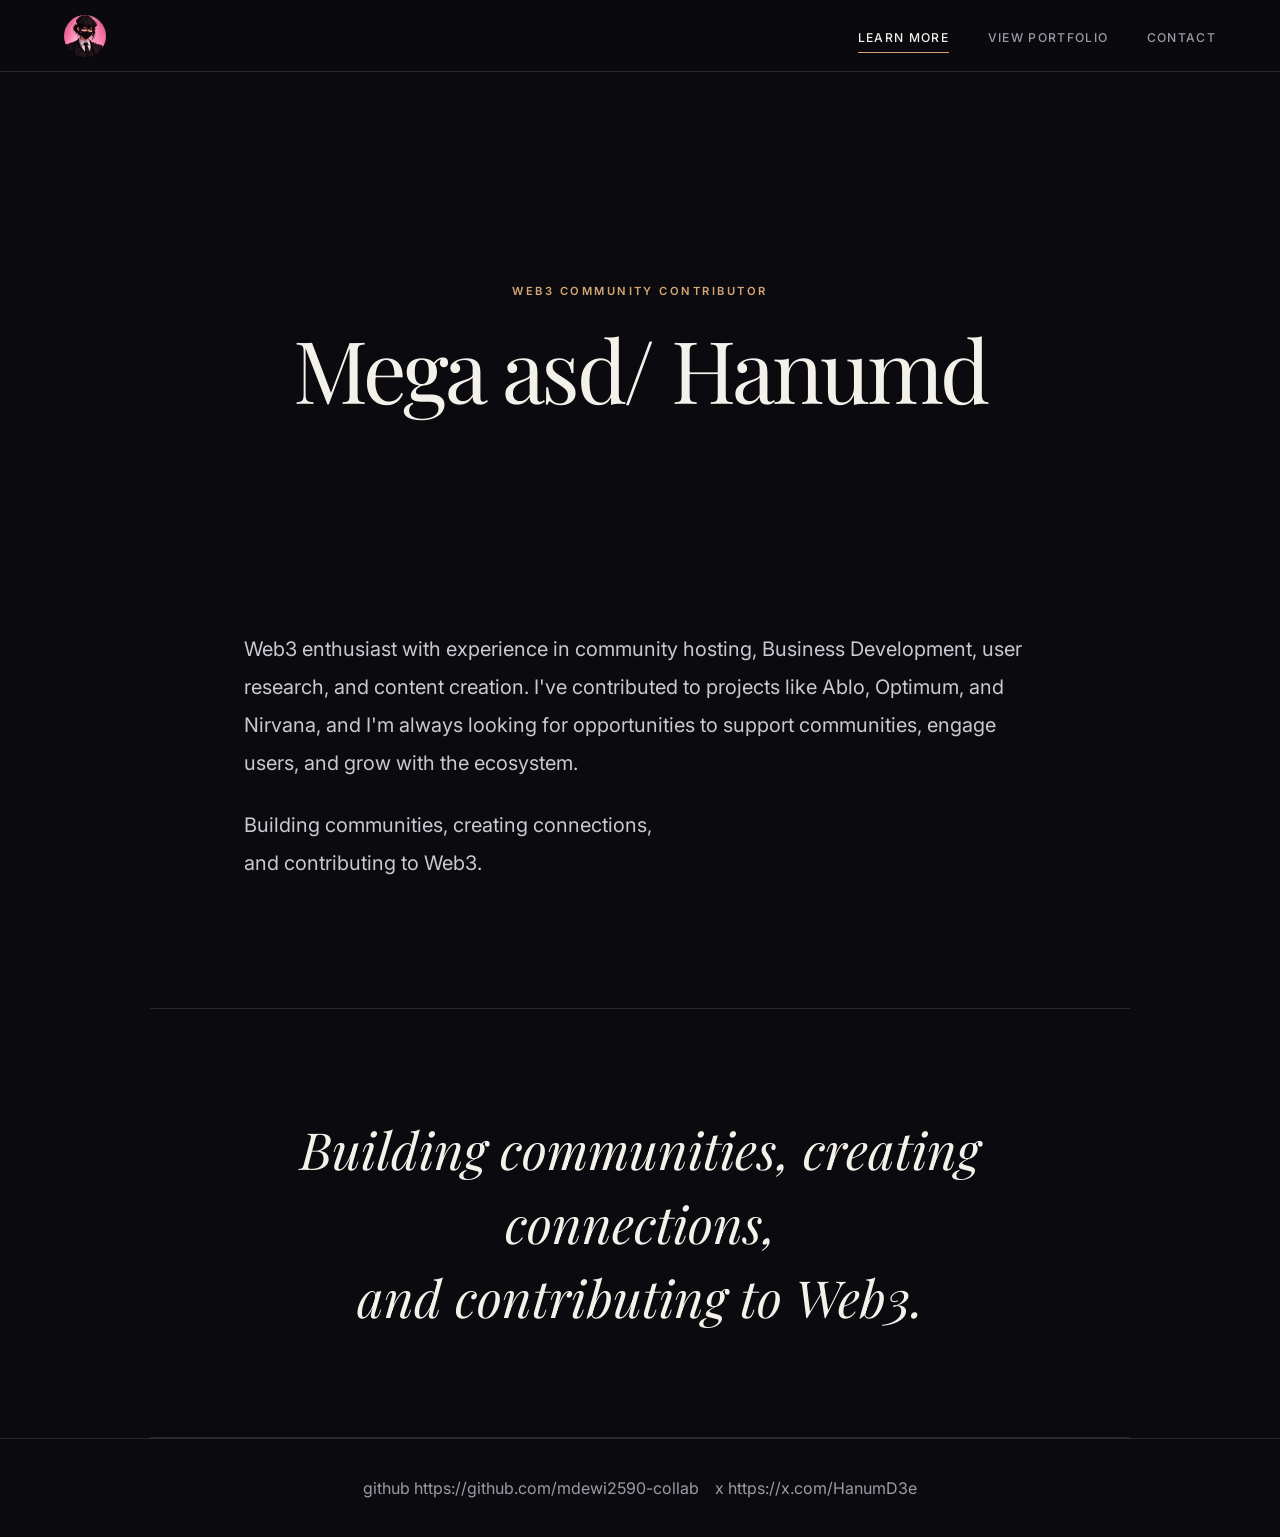
==== about.html @ ba418a7f "Initial commit: web portofolio Hanum" ====
<!DOCTYPE html>
<html lang="en">
<head>
    <meta charset="UTF-8">
    <meta name="viewport" content="width=device-width, initial-scale=1.0">
    <title>WEB3 COMMUNITY CONTRIBUTOR</title>
    <link rel="stylesheet" href="css/variables.css">
    <link rel="stylesheet" href="css/style.css">
    <link rel="stylesheet" href="css/responsive.css">
    <link href="https://fonts.googleapis.com/css2?family=Playfair+Display:ital,wght@0,400;0,500;0,600;0,700;1,400&family=Inter:wght@300;400;500;600&display=swap" rel="stylesheet">
</head>
<body>
    <nav class="nav">
        <div class="nav-container">
            <a href="index.html" class="logo"><img src="assets/images/profile.jpg" alt="Mega asd/ Hanumd" class="logo-img"></a>
            <ul class="nav-links">
                <li><a href="about.html">Learn More</a></li>
                <li><a href="projects.html">View Portfolio</a></li>
                <li><a href="contact.html">Contact</a></li>
            </ul>
        </div>
    </nav>

    <main>
        <section class="page-header">
            <div class="container">
                <p class="section-tag reveal">WEB3 COMMUNITY CONTRIBUTOR</p>
                <h1 class="page-title reveal">Mega asd/ Hanumd</h1>
            </div>
        </section>

        <section class="about-section">
            <div class="container">
                <p class="about-text reveal">Web3 enthusiast with experience in community hosting, Business Development, user research, and content creation. I've contributed to projects like Ablo, Optimum, and Nirvana, and I'm always looking for opportunities to support communities, engage users, and grow with the ecosystem.</p>
                <p class="about-text reveal">Building communities, creating connections,<br> and contributing to Web3.</p>
            </div>
        </section>

        <section class="quote-section">
            <p class="quote reveal">Building communities, creating connections,<br> and contributing to Web3.</p>
        </section>

        <footer class="footer">
            <div class="footer-content">
                <a href="https://github.com/mdewi2590-collab" class="footer-link">github https://github.com/mdewi2590-collab</a>
                <a href="https://x.com/HanumD3e" class="footer-link">x https://x.com/HanumD3e</a>
            </div>
        </footer>
    </main>

    <script src="js/main.js"></script>
    <script src="js/navbar.js"></script>
</body>
</html>
---- css/variables.css ----
:root {
    --bg: #0b0b0f;
    --surface: #131318;
    --surface-2: #181820;
    --text: #c9c9d2;
    --text-bright: #f4f1ea;
    --muted: #9b9ba6;
    --accent: #d4a574;
    --accent-soft: rgba(212, 165, 116, 0.14);
    --border: #292931;
    --nav-bg: rgba(11, 11, 15, 0.94);
    --nav-height: 72px;
    --content: 1180px;
    --gutter: clamp(1.25rem, 5vw, 4rem);
    --section-space: clamp(4rem, 8vw, 7rem);
    --transition: 240ms ease;
}
---- css/style.css ----
/* Hanum minimalist portfolio — responsive editorial system */
*,
*::before,
*::after {
    box-sizing: border-box;
}

html {
    scroll-behavior: smooth;
}

body {
    margin: 0;
    background: var(--bg);
    color: var(--text);
    font-family: "Inter", -apple-system, BlinkMacSystemFont, "Segoe UI", sans-serif;
    font-size: 1rem;
    line-height: 1.75;
    overflow-x: hidden;
    -webkit-font-smoothing: antialiased;
}

img {
    display: block;
    max-width: 100%;
}

a {
    color: inherit;
    text-decoration: none;
}

h1,
h2,
h3,
p {
    margin-top: 0;
}

h1,
h2,
h3 {
    color: var(--text-bright);
    font-family: "Playfair Display", Georgia, serif;
    font-weight: 400;
    line-height: 1.18;
}

p {
    color: var(--text);
}

::selection {
    background: var(--accent);
    color: #111;
}

/* Navigation */
.nav {
    position: fixed;
    inset: 0 0 auto;
    z-index: 1000;
    height: var(--nav-height);
    background: var(--nav-bg);
    border-bottom: 1px solid var(--border);
    backdrop-filter: blur(16px);
}

.nav-container {
    width: min(100%, 1320px);
    height: 100%;
    margin: 0 auto;
    padding: 0 var(--gutter);
    display: flex;
    align-items: center;
    gap: clamp(1rem, 3vw, 2.5rem);
    overflow: hidden;
}

.logo {
    flex: 0 0 auto;
    display: inline-flex;
    align-items: center;
}

.logo-img {
    width: 42px;
    height: 42px;
    border-radius: 50%;
    object-fit: cover;
    transition: transform var(--transition);
}

.logo:hover .logo-img {
    transform: rotate(-4deg) scale(1.04);
}

.nav-links {
    min-width: 0;
    margin: 0 0 0 auto;
    padding: 0;
    display: flex;
    align-items: center;
    gap: clamp(1.2rem, 3vw, 2.6rem);
    list-style: none;
    white-space: nowrap;
}

.nav-links a {
    position: relative;
    color: var(--muted);
    font-size: 0.76rem;
    font-weight: 500;
    letter-spacing: 0.11em;
    text-transform: uppercase;
    transition: color var(--transition);
}

.nav-links a::after {
    content: "";
    position: absolute;
    right: 0;
    bottom: -8px;
    left: 0;
    height: 1px;
    background: var(--accent);
    transform: scaleX(0);
    transform-origin: right;
    transition: transform 180ms ease;
}

.nav-links a:hover,
.nav-links a.active {
    color: var(--text-bright);
}

.nav-links a:hover::after,
.nav-links a.active::after {
    transform: scaleX(1);
    transform-origin: left;
}

main {
    padding-top: var(--nav-height);
}

/* Hero */
.hero {
    min-height: calc(100vh - var(--nav-height));
    max-width: 1320px;
    margin: 0 auto;
    padding: clamp(3rem, 7vw, 6rem) var(--gutter);
    display: grid;
    grid-template-columns: minmax(0, 1.12fr) minmax(320px, 0.88fr);
    align-items: center;
    gap: clamp(2.5rem, 6vw, 6rem);
}

.hero-content {
    max-width: 720px;
}

.hero-eyebrow {
    margin-bottom: 1.25rem;
    color: var(--accent);
    font-size: 0.72rem;
    font-weight: 600;
    letter-spacing: 0.24em;
    text-transform: uppercase;
}

.hero-title {
    margin-bottom: 1rem;
    font-size: clamp(3rem, 7vw, 6.4rem);
    letter-spacing: -0.045em;
}

.hero-profile-label {
    margin-bottom: 1.4rem;
    color: var(--muted);
    font-size: 0.78rem;
    letter-spacing: 0.16em;
    text-transform: uppercase;
}

.hero-role {
    margin-bottom: 2rem;
    color: var(--text-bright);
    font-size: 0.8rem;
    font-weight: 600;
    letter-spacing: 0.18em;
    text-transform: uppercase;
}

.hero-description {
    max-width: 620px;
    margin-bottom: 1rem;
    color: var(--text);
    font-size: clamp(1rem, 1.5vw, 1.16rem);
    line-height: 1.85;
}

.hero-description + .hero-description {
    max-width: 680px;
}

.hero-links {
    margin-top: 2rem;
    display: flex;
    flex-wrap: wrap;
    gap: 0.8rem 1.2rem;
}

.hero-links a {
    color: var(--muted);
    font-size: 0.82rem;
    letter-spacing: 0.06em;
    text-transform: uppercase;
}

.hero-links a:hover {
    color: var(--accent);
}

.hero-visual {
    width: min(100%, 440px);
    justify-self: end;
}

.hero-profile {
    width: 100%;
    aspect-ratio: 1;
    object-fit: cover;
    background: var(--surface);
}

/* Shared editorial splits */
.split-section,
.project-card {
    width: min(100%, var(--content));
    margin: 0 auto;
    padding: var(--section-space) var(--gutter);
    display: grid;
    grid-template-columns: minmax(0, 1fr) minmax(0, 1fr);
    align-items: center;
    gap: clamp(2.5rem, 6vw, 6rem);
}

.split-section + .split-section,
.project-card + .project-card {
    border-top: 1px solid var(--border);
}

.split-reverse .split-media,
.project-reverse .project-media {
    order: 2;
}

.split-media,
.project-media {
    width: 100%;
    aspect-ratio: 4 / 3;
    padding: clamp(1rem, 3vw, 2rem);
    display: grid;
    place-items: center;
    overflow: hidden;
    background: var(--surface);
    border: 1px solid var(--border);
}

.split-media img,
.project-media img {
    width: 100%;
    height: 100%;
    object-fit: contain;
}

.split-copy,
.project-info {
    min-width: 0;
}

.section-tag {
    display: block;
    margin-bottom: 1rem;
    color: var(--accent);
    font-size: 0.7rem;
    font-weight: 600;
    letter-spacing: 0.22em;
    text-transform: uppercase;
}

.split-title,
.project-info h2 {
    margin-bottom: 1.25rem;
    font-size: clamp(1.8rem, 3.4vw, 3rem);
    letter-spacing: -0.025em;
}

.split-text,
.project-description {
    margin-bottom: 0;
    color: var(--text);
    font-size: 1rem;
    line-height: 1.85;
    white-space: pre-line;
}

/* Page headers */
.page-header {
    min-height: min(62vh, 560px);
    padding: clamp(4rem, 9vw, 8rem) var(--gutter);
    display: flex;
    flex-direction: column;
    align-items: center;
    justify-content: center;
    text-align: center;
}

.page-title {
    max-width: 900px;
    margin: 0;
    font-size: clamp(2.8rem, 7vw, 5.4rem);
    letter-spacing: -0.04em;
}

/* About */
.about-section {
    width: min(100%, 920px);
    margin: 0 auto;
    padding: 0 var(--gutter) var(--section-space);
}

.about-text {
    margin-bottom: 1.5rem;
    color: var(--text);
    font-size: clamp(1.05rem, 1.8vw, 1.25rem);
    line-height: 1.9;
    white-space: pre-line;
}

/* Projects */
.projects-page {
    width: min(100%, var(--content));
    margin: 0 auto;
    padding: 0 var(--gutter) var(--section-space);
}

.project-list {
    display: block;
}

.project-card {
    width: 100%;
}

/* Quote */
.quote-section {
    width: min(100%, 980px);
    margin: 0 auto;
    padding: var(--section-space) var(--gutter);
    border-top: 1px solid var(--border);
    border-bottom: 1px solid var(--border);
    text-align: center;
}

.quote {
    margin: 0;
    color: var(--text-bright);
    font-family: "Playfair Display", Georgia, serif;
    font-size: clamp(1.8rem, 4vw, 3.2rem);
    font-style: italic;
    line-height: 1.45;
}

/* Contact */
.contact-page {
    min-height: calc(100vh - var(--nav-height));
    width: min(100%, var(--content));
    margin: 0 auto;
    padding: var(--section-space) var(--gutter);
    display: flex;
    align-items: center;
}

.contact-inner {
    width: 100%;
    display: grid;
    grid-template-columns: minmax(0, 0.75fr) minmax(0, 1.25fr);
    align-items: start;
    gap: clamp(3rem, 8vw, 8rem);
}

.contact-title {
    margin: 0;
    font-size: clamp(3rem, 7vw, 5.5rem);
    letter-spacing: -0.04em;
}

.contact-list {
    display: flex;
    flex-wrap: wrap;
    gap: 0.85rem;
    align-items: center;
}

.social-link {
    width: 54px;
    height: 54px;
    display: inline-grid;
    place-items: center;
    color: var(--muted);
    border: 1px solid var(--border);
    background: var(--surface);
    transition: color var(--transition), border-color var(--transition), background var(--transition), transform var(--transition);
}

.social-link svg {
    width: 22px;
    height: 22px;
    fill: currentColor;
}

.social-link:hover {
    color: var(--accent);
    border-color: var(--accent);
    background: var(--accent-soft);
    transform: translateY(-3px);
}

/* Footer */
.footer {
    padding: 2.2rem var(--gutter);
    border-top: 1px solid var(--border);
}

.footer-content {
    width: min(100%, var(--content));
    margin: 0 auto;
    display: flex;
    justify-content: center;
    gap: 1rem;
}

.footer-link {
    color: var(--muted);
    transition: color var(--transition);
}

.footer-link:hover {
    color: var(--accent);
}

/* Pante-style scroll reveal */
.reveal-block {
    opacity: 0;
    transform: translateY(38px);
    transition: opacity 750ms ease-out, transform 750ms ease-out;
    will-change: opacity, transform;
}

.reveal-block.visible {
    opacity: 1;
    transform: translateY(0);
}

.reveal-item {
    opacity: 0;
    transform: translateY(22px) scale(0.985);
    transition: opacity 600ms ease-out, transform 600ms ease-out;
}

.reveal-item.visible {
    opacity: 1;
    transform: translateY(0) scale(1);
}

.typewriter {
    min-height: 1em;
    white-space: pre-line;
    word-break: break-word;
}

.tw-cursor {
    display: inline-block;
    width: 2px;
    height: 1.05em;
    margin-left: 3px;
    vertical-align: -0.12em;
    background: var(--accent);
    animation: cursor-blink 800ms step-end infinite;
}

@keyframes cursor-blink {
    0%, 45% { opacity: 1; }
    50%, 100% { opacity: 0; }
}
---- css/responsive.css ----
/* Responsive rules */
@media (max-width: 1024px) {
    :root {
        --nav-height: 66px;
        --gutter: 2rem;
        --section-space: 5rem;
    }

    .nav-container {
        gap: 1.2rem;
    }

    .nav-links {
        gap: 1.4rem;
    }

    .hero {
        grid-template-columns: minmax(0, 1fr) minmax(260px, 0.8fr);
        gap: 3rem;
    }

    .split-section,
    .project-card {
        gap: 3rem;
    }

    .contact-inner {
        gap: 3rem;
    }
}

@media (max-width: 800px) {
    :root {
        --nav-height: 62px;
        --gutter: 1.25rem;
        --section-space: 4rem;
    }

    .nav-container {
        padding: 0 1.25rem;
        gap: 0.9rem;
    }

    .logo-img {
        width: 36px;
        height: 36px;
    }

    .nav-links {
        gap: 0.85rem;
    }

    .nav-links a {
        font-size: 0.68rem;
        letter-spacing: 0.07em;
    }

    .hero {
        grid-template-columns: 1fr;
        padding: 4rem var(--gutter) 5rem;
        text-align: center;
        gap: 3rem;
    }

    .hero-content {
        max-width: 700px;
        margin: 0 auto;
    }

    .hero-visual {
        width: min(100%, 360px);
        justify-self: center;
    }

    .hero-links {
        justify-content: center;
    }

    .split-section,
    .project-card {
        grid-template-columns: 1fr;
        gap: 2rem;
        padding: var(--section-space) var(--gutter);
    }

    .split-section.split-reverse .split-media,
    .project-card.project-reverse .project-media {
        order: 0;
    }

    .split-media,
    .project-media {
        width: min(100%, 520px);
        margin: 0 auto;
    }

    .split-copy,
    .project-info {
        max-width: 680px;
        margin: 0 auto;
    }

    .page-header {
        min-height: 48vh;
        padding: 4rem var(--gutter);
    }

    .about-section,
    .projects-page,
    .contact-page {
        padding-right: var(--gutter);
        padding-left: var(--gutter);
    }

    .contact-page {
        padding-top: 4rem;
        padding-bottom: 4rem;
    }

    .contact-inner {
        grid-template-columns: 1fr;
        gap: 2.5rem;
    }

    .contact-title {
        max-width: 520px;
    }

    .contact-list {
        justify-content: flex-start;
    }
}

@media (max-width: 520px) {
    :root {
        --nav-height: 58px;
        --gutter: 1rem;
        --section-space: 3.25rem;
    }

    .nav-container {
        padding: 0 1rem;
        gap: 0.65rem;
    }

    .logo-img {
        width: 32px;
        height: 32px;
    }

    .nav-links {
        gap: 0.62rem;
    }

    .nav-links a {
        font-size: 0.62rem;
    }

    .nav-links a::after {
        bottom: -6px;
    }

    .hero {
        padding-top: 3.5rem;
        padding-bottom: 4rem;
    }

    .hero-title {
        font-size: clamp(2.4rem, 13vw, 3.7rem);
    }

    .hero-role {
        font-size: 0.7rem;
    }

    .hero-description {
        font-size: 0.96rem;
        line-height: 1.75;
    }

    .hero-links {
        gap: 0.55rem 0.85rem;
    }

    .hero-links a {
        font-size: 0.72rem;
    }

    .hero-visual {
        width: min(100%, 290px);
    }

    .split-section,
    .project-card {
        padding-top: var(--section-space);
        padding-bottom: var(--section-space);
    }

    .split-media,
    .project-media {
        aspect-ratio: 1;
        padding: 1rem;
    }

    .section-tag {
        font-size: 0.64rem;
    }

    .split-title,
    .project-info h2 {
        font-size: 1.65rem;
    }

    .split-text,
    .project-description {
        font-size: 0.92rem;
        line-height: 1.75;
    }

    .page-title {
        font-size: 2.45rem;
    }

    .quote-section {
        padding-top: 3.5rem;
        padding-bottom: 3.5rem;
    }

    .quote {
        font-size: 1.55rem;
    }

    .contact-title {
        font-size: 2.7rem;
    }

    .social-link {
        width: 50px;
        height: 50px;
    }

    .footer-content {
        gap: 0.8rem;
    }
}

@media (prefers-reduced-motion: reduce) {
    html { scroll-behavior: auto; }
    .reveal-block,
    .reveal-item,
    .typewriter {
        opacity: 1 !important;
        transform: none !important;
        transition: none !important;
    }
}
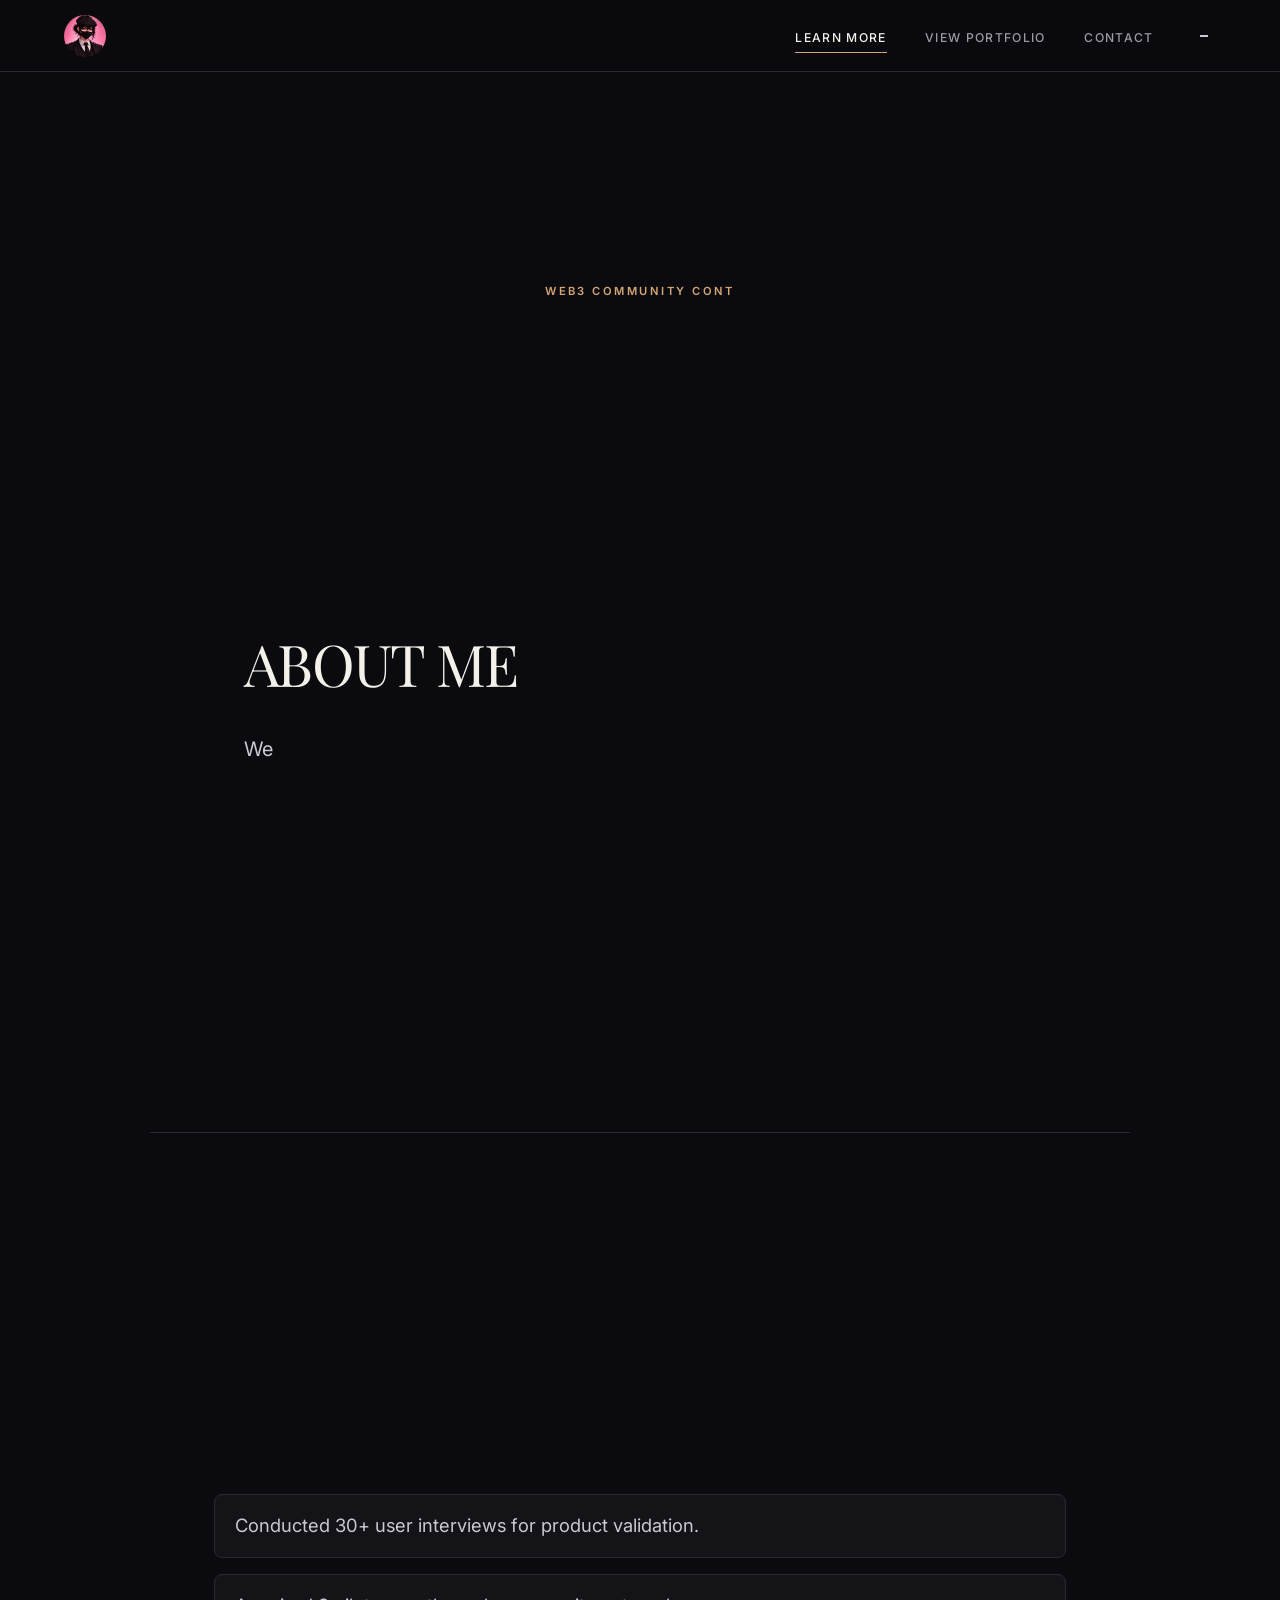
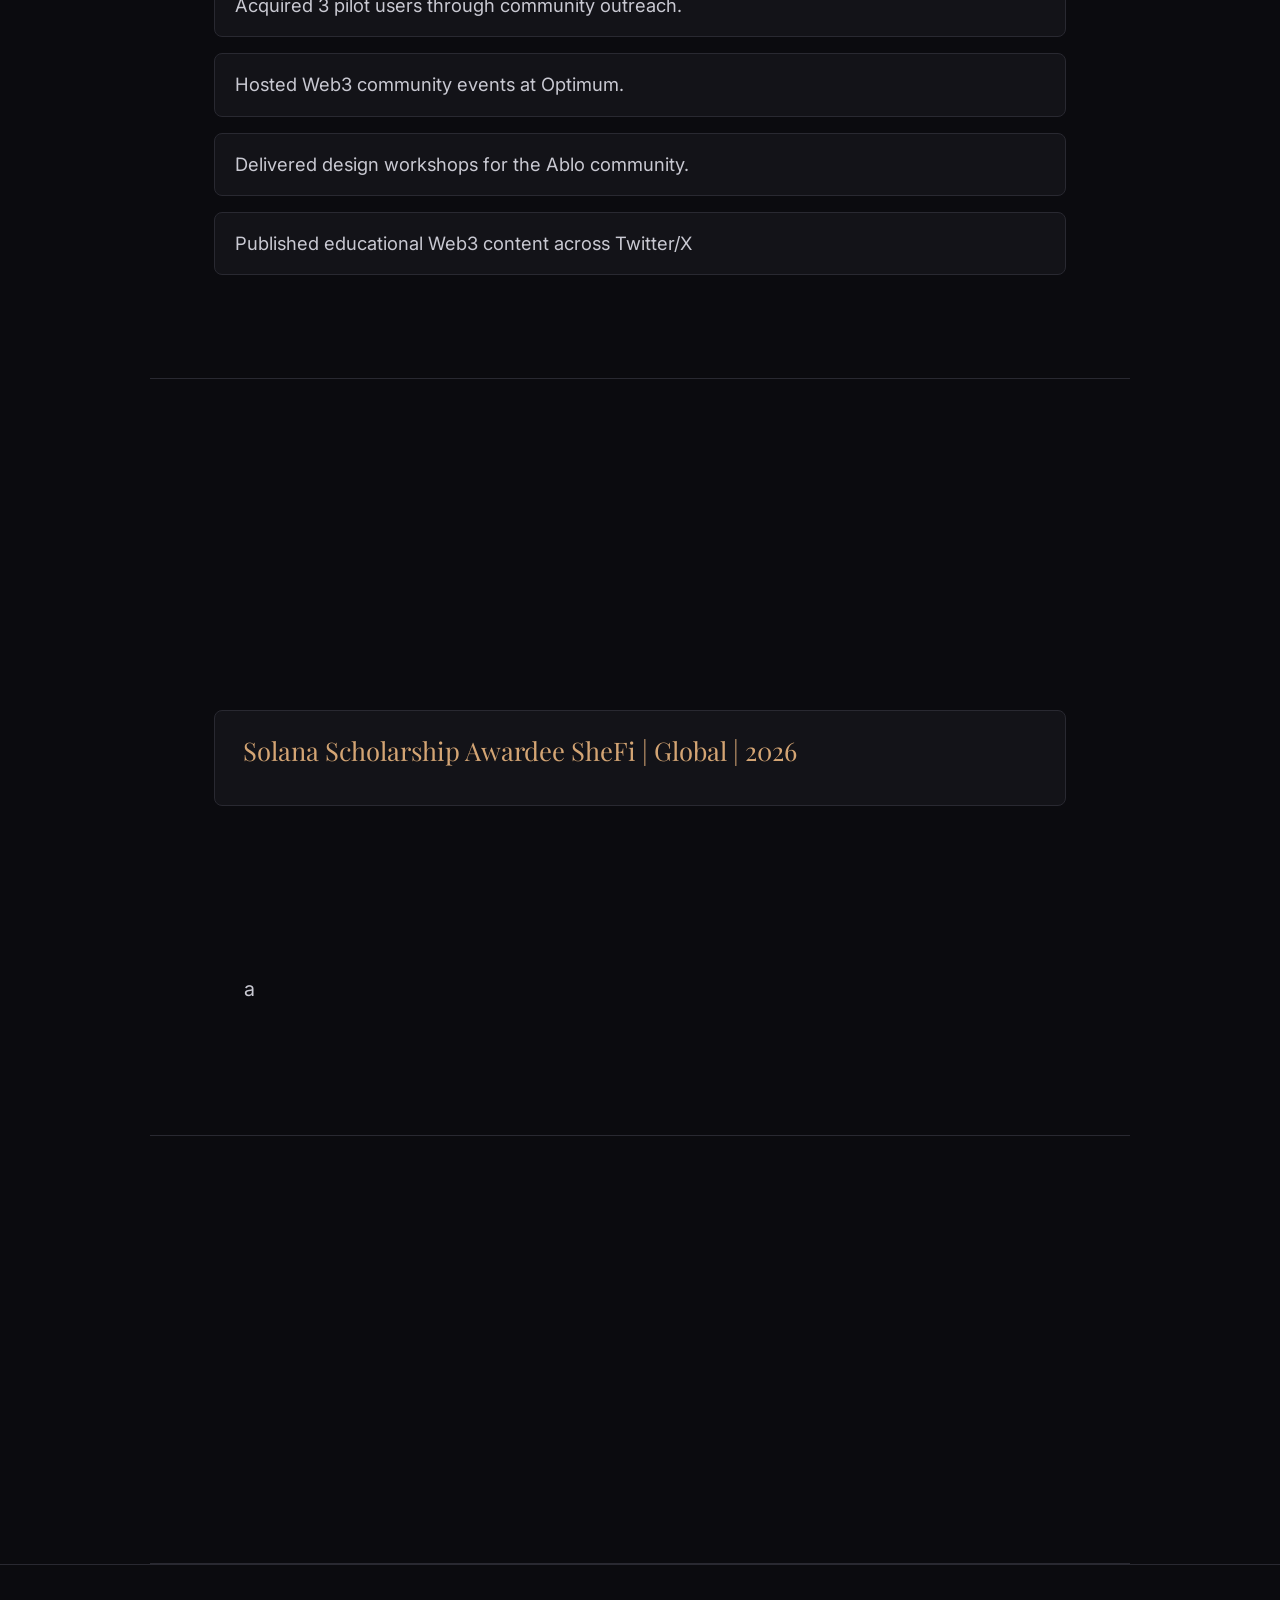
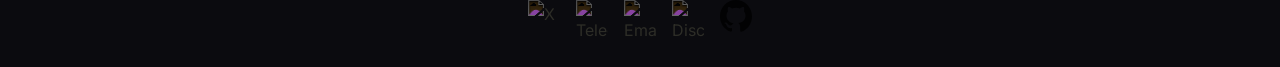
==== commit dc82b2aa: "Fix: menu 3 burger lines, menu CSS, contact page (add LinkedIn, remove GitHub), typing bug on Portfo" ====
--- a/about.html
+++ b/about.html
@@ -3,7 +3,7 @@
 <head>
     <meta charset="UTF-8">
     <meta name="viewport" content="width=device-width, initial-scale=1.0">
-    <title>WEB3 COMMUNITY CONTRIBUTOR</title>
+    <title>HanumD / Mdewi — Web3 Community Contributor</title>
     <link rel="stylesheet" href="css/variables.css">
     <link rel="stylesheet" href="css/style.css">
     <link rel="stylesheet" href="css/responsive.css">
@@ -12,38 +12,142 @@
 <body>
     <nav class="nav">
         <div class="nav-container">
-            <a href="index.html" class="logo"><img src="assets/images/profile.jpg" alt="Mega asd/ Hanumd" class="logo-img"></a>
+            <a href="index.html" class="logo"><img src="assets/images/profile.jpg" alt="HanumD / Mdewi" class="logo-img"></a>
             <ul class="nav-links">
                 <li><a href="about.html">Learn More</a></li>
                 <li><a href="projects.html">View Portfolio</a></li>
                 <li><a href="contact.html">Contact</a></li>
             </ul>
+            <button class="menu-trigger" id="menuTrigger" aria-label="Open menu">
+                <span class="dot"></span>
+                <span class="dot"></span>
+                <span class="dot"></span>
+            </button>
         </div>
     </nav>
+    <div class="menu-backdrop" id="menuBackdrop"></div>
+    <aside class="menu-panel" id="menuPanel" role="dialog" aria-label="Menu">
+        <div class="menu-panel__head">
+            <h2 class="menu-panel__title" data-i18n="menu.title">// HANUMD / MDEWI</h2>
+            <button class="menu-close" id="menuClose" aria-label="Close menu">&times;</button>
+        </div>
+        <ul class="menu-contents">
+            <li>
+                <a href="index.html">
+                    <span class="mc-title" data-i18n="menu.home">Home</span>
+                    <span class="mc-desc" data-i18n="menu.home.desc">Landing — banner, tagline & core features.</span>
+                </a>
+            </li>
+            <li>
+                <a href="about.html">
+                    <span class="mc-title" data-i18n="menu.about">About</span>
+                    <span class="mc-desc" data-i18n="menu.about.desc">Vision, experience & ecosystem links.</span>
+                </a>
+            </li>
+            <li>
+                <a href="projects.html">
+                    <span class="mc-title" data-i18n="menu.projects">Projects</span>
+                    <span class="mc-desc" data-i18n="menu.projects.desc">Community experience & contributions.</span>
+                </a>
+            </li>
+            <li>
+                <a href="contact.html">
+                    <span class="mc-title" data-i18n="menu.contact">Contact</span>
+                    <span class="mc-desc" data-i18n="menu.contact.desc">Get in touch via X, Telegram, Email, Discord.</span>
+                </a>
+            </li>
+        </ul>
+        <div class="menu-socials">
+            <span class="menu-socials__label">Social media</span>
+            <a href="https://x.com/HanumD3e" target="_blank" rel="noopener">X</a>
+            <a href="https://t.me/HanumRockerD" target="_blank" rel="noopener">Telegram</a>
+            <a href="mailto:mdewi2590@gmail.com">Email</a>
+            <a href="https://discord.com/users/your_discord_id" target="_blank" rel="noopener">Discord</a>
+            <a href="https://github.com/mdewi2590-collab" target="_blank" rel="noopener">GitHub</a>
+        </div>
+        <div class="menu-lang-switch">
+            <select id="langSelect" aria-label="Language">
+                <option value="en">English</option>
+                <option value="id">Indonesian</option>
+            </select>
+        </div>
+    </aside>
 
     <main>
-        <section class="page-header">
+        <section class="page-header reveal-block">
             <div class="container">
-                <p class="section-tag reveal">WEB3 COMMUNITY CONTRIBUTOR</p>
-                <h1 class="page-title reveal">Mega asd/ Hanumd</h1>
+                <p class="section-tag reveal-item typewriter" data-type="WEB3 COMMUNITY CONTRIBUTOR" data-speed="8"></p>
+                <h1 class="page-title reveal-item typewriter" data-type="HanumD / Mdewi" data-speed="8"></h1>
             </div>
         </section>
 
-        <section class="about-section">
+        <section class="about-section reveal-block">
             <div class="container">
-                <p class="about-text reveal">Web3 enthusiast with experience in community hosting, Business Development, user research, and content creation. I've contributed to projects like Ablo, Optimum, and Nirvana, and I'm always looking for opportunities to support communities, engage users, and grow with the ecosystem.</p>
-                <p class="about-text reveal">Building communities, creating connections,<br> and contributing to Web3.</p>
+                <h2 class="section-title reveal-item typewriter" data-type="ABOUT ME" data-speed="8"></h2>
+                <p class="about-text reveal-item typewriter" data-type="Web3 enthusiast with experience in community hosting, Business Development, user research, and content creation. I've contributed to projects like Ablo, Optimum, and Nirvana, and I'm always looking for opportunities to support communities, engage users, and grow with the ecosystem." data-speed="8"></p>
+                <p class="about-text reveal-item typewriter" data-type="Building communities, creating connections" data-speed="8"></p>
+                <p class="about-text reveal-item typewriter" data-type="and contributing to Web3." data-speed="8"></p>
             </div>
         </section>
 
-        <section class="quote-section">
-            <p class="quote reveal">Building communities, creating connections,<br> and contributing to Web3.</p>
+        <section class="key-achievements reveal-block">
+            <div class="container">
+                <h2 class="section-title reveal-item typewriter" data-type="KEY ACHIEVEMENT" data-speed="8"></h2>
+                <ul class="achievement-list reveal-item" data-type="Key achievements">
+                    <li class="reveal-item">Awardee Solana scholarship mancer support by Superteam Indonesia</li>
+                    <li class="reveal-item">Awardee Solana scholarship support by Shefi</li>
+                    <li class="reveal-item">Conducted 30+ user interviews for product validation.</li>
+                    <li class="reveal-item">Acquired 3 pilot users through community outreach.</li>
+                    <li class="reveal-item">Hosted Web3 community events at Optimum.</li>
+                    <li class="reveal-item">Delivered design workshops for the Ablo community.</li>
+                    <li class="reveal-item">Published educational Web3 content across Twitter/X</li>
+                </ul>
+            </div>
         </section>
 
-        <footer class="footer">
+        <section class="certifications reveal-block">
+            <div class="container">
+                <h2 class="section-title reveal-item typewriter" data-type="CERTIFICATION" data-speed="8"></h2>
+                <div class="cert-item reveal-item">
+                    <h3 class="cert-title" data-type="Solana Scholarship Awardee Mancer × Superteam Indonesia | 2026">Solana Scholarship Awardee Mancer × Superteam Indonesia | 2026</h3>
+                    <p class="cert-desc" data-type="Solana Scholarship Awardee Mancer × Superteam Indonesia | 2026 Successfully completed a 10-week scholarship focused on the Solana ecosystem, startup building, and Web3 product development. Collaborated in a cross-functional team to build Nirvana, a token vesting solution on Solana. Specialized in Business Development, including user research, market validation, product testing, and pilot user acquisition." data-speed="8"></p>
+                </div>
+                <div class="cert-item reveal-item">
+                    <h3 class="cert-title" data-type="Solana Scholarship Awardee SheFi | Global | 2026">Solana Scholarship Awardee SheFi | Global | 2026</h3>
+                    <p class="cert-desc" data-type="Solana Scholarship Awardee SheFi | Global | 2026 Selected as a Solana Scholarship Awardee through SheFi, a global Web3 education program. Completed an 8-week program covering Web3 fundamentals, blockchain technology, the Solana ecosystem, DeFi, wallets, and decentralized applications. Engaged with a diverse global community of Web3 learners and builders, developing strong communication, networking, and community engagement skills." data-speed="8"></p>
+                </div>
+            </div>
+        </section>
+
+        <section class="about-section reveal-block">
+            <div class="container">
+                <p class="about-text reveal-item typewriter" data-type="Building communities, creating connections" data-speed="8"></p>
+                <p class="about-text reveal-item typewriter" data-type="and contributing to Web3." data-speed="8"></p>
+            </div>
+        </section>
+
+        <section class="quote-section reveal-block">
+            <p class="quote reveal-item typewriter" data-type="Building communities, creating connections" data-speed="8"></p>
+            <p class="quote reveal-item typewriter" data-type="and contributing to Web3." data-speed="8"></p>
+        </section>
+
+        <footer class="footer reveal-block">
             <div class="footer-content">
-                <a href="https://github.com/mdewi2590-collab" class="footer-link">github https://github.com/mdewi2590-collab</a>
-                <a href="https://x.com/HanumD3e" class="footer-link">x https://x.com/HanumD3e</a>
+                <a href="https://x.com/HanumD3e" class="footer-icon" target="_blank" rel="noopener" title="X">
+                    <img src="assets/icons/x.svg" alt="X" class="footer-img">
+                </a>
+                <a href="https://t.me/HanumRockerD" class="footer-icon" target="_blank" rel="noopener" title="Telegram">
+                    <img src="assets/icons/telegram.svg" alt="Telegram" class="footer-img">
+                </a>
+                <a href="mailto:mdewi2590@gmail.com" class="footer-icon" title="Email">
+                    <img src="assets/icons/gmail.svg" alt="Email" class="footer-img">
+                </a>
+                <a href="https://discord.com/users/your_discord_id" class="footer-icon" target="_blank" rel="noopener" title="Discord">
+                    <img src="assets/icons/discord.svg" alt="Discord" class="footer-img">
+                </a>
+                <a href="https://github.com/mdewi2590-collab" class="footer-icon" target="_blank" rel="noopener" title="GitHub">
+                    <img src="assets/logos/github-logo/GitHub Logos/SVG/GitHub_Invertocat_White.svg" alt="GitHub" class="footer-img">
+                </a>
             </div>
         </footer>
     </main>
--- a/css/style.css
+++ b/css/style.css
@@ -144,6 +144,244 @@
     padding-top: var(--nav-height);
 }
 
+/* Menu Trigger (Hamburger) */
+.menu-trigger {
+    flex: 0 0 auto;
+    background: none;
+    border: none;
+    cursor: pointer;
+    padding: 0.5rem;
+    display: flex;
+    flex-direction: column;
+    justify-content: space-between;
+    width: 24px;
+    height: 18px;
+}
+
+.menu-trigger .dot {
+    width: 100%;
+    height: 2px;
+    background: var(--text);
+    transition: background 0.3s;
+}
+
+/* Menu Backdrop */
+.menu-backdrop {
+    position: fixed;
+    top: 0;
+    left: 0;
+    right: 0;
+    bottom: 0;
+    background: rgba(0,0,0,0.5);
+    z-index: 1500;
+    opacity: 0;
+    visibility: hidden;
+    transition: opacity 0.3s, visibility 0.3s;
+}
+
+.menu-backdrop.open {
+    opacity: 1;
+    visibility: visible;
+}
+
+/* Menu Panel */
+.menu-panel {
+    position: fixed;
+    top: 0;
+    right: 0;
+    bottom: 0;
+    width: 80vw;
+    max-width: 300px;
+    height: 100vh;
+    background: var(--bg);
+    z-index: 2000;
+    transform: translateX(100%);
+    transition: transform 0.3s ease;
+    padding: 2rem;
+    overflow-y: auto;
+}
+
+.menu-panel.open {
+    transform: translateX(0);
+}
+
+.menu-panel__head {
+    display: flex;
+    justify-content: space-between;
+    align-items: center;
+    margin-bottom: 1.5rem;
+}
+
+.menu-panel__title {
+    margin: 0;
+    font-size: 1.5rem;
+    font-family: "Playfair Display", Georgia, serif;
+    color: var(--text-bright);
+}
+
+.menu-close {
+    background: none;
+    border: none;
+    font-size: 2rem;
+    cursor: pointer;
+    color: var(--text-bright);
+    padding: 0;
+    line-height: 1;
+}
+
+.menu-contents {
+    list-style: none;
+    padding: 0;
+    margin: 0;
+}
+
+.menu-contents li {
+    margin-bottom: 1.5rem;
+}
+
+.menu-contents a {
+    color: var(--text);
+    text-decoration: none;
+    font-size: 1.2rem;
+    display: flex;
+    align-items: center;
+    gap: 0.5rem;
+}
+
+.menu-contents a:hover {
+    color: var(--accent);
+}
+
+.menu-socials {
+    margin-top: 1.5rem;
+    padding-top: 1.25rem;
+    border-top: 1px solid var(--border);
+}
+
+.menu-socials__label {
+    display: block;
+    margin-bottom: 0.75rem;
+    color: var(--accent);
+    font-size: 0.7rem;
+    font-weight: 600;
+    letter-spacing: 0.14em;
+    text-transform: uppercase;
+}
+
+.menu-socials a {
+    display: flex;
+    align-items: center;
+    gap: 0.5rem;
+    margin-bottom: 0.55rem;
+    color: var(--text);
+    font-size: 0.92rem;
+    transition: color var(--transition), transform var(--transition);
+}
+
+.menu-socials a:hover {
+    color: var(--accent);
+    transform: translateX(4px);
+}
+
+.menu-lang-switch {
+    margin-top: 2rem;
+}
+
+.menu-lang-switch select {
+    width: 100%;
+    padding: 0.5rem;
+    font-size: 1rem;
+    background: var(--surface);
+    border: 1px solid var(--border);
+    color: var(--text);
+    border-radius: 4px;
+    appearance: none;
+    -webkit-appearance: none;
+    -moz-appearance: none;
+}
+
+/* Footer */
+.footer {
+    padding: 2.2rem var(--gutter);
+    border-top: 1px solid var(--border);
+}
+
+.footer-content {
+    width: min(100%, var(--content));
+    margin: 0 auto;
+    display: flex;
+    justify-content: center;
+    gap: 1rem;
+    flex-wrap: wrap;
+}
+
+.footer-icon {
+    width: 32px;
+    height: 32px;
+    filter: invert(1);
+    opacity: 0.8;
+    transition: opacity 0.2s, transform 0.2s;
+    display: block;
+}
+
+.footer-icon:hover {
+    opacity: 1;
+    transform: scale(1.1);
+}
+
+/* Footer text (if any) */
+.footer p {
+    margin: 0;
+    color: #777;
+    font-size: 0.9rem;
+}
+
+/* Pante-style scroll reveal */
+.reveal-block {
+    opacity: 0;
+    transform: translateY(38px);
+    transition: opacity 750ms ease-out, transform 750ms ease-out;
+    will-change: opacity, transform;
+}
+
+.reveal-block.visible {
+    opacity: 1;
+    transform: translateY(0);
+}
+
+.reveal-item {
+    opacity: 0;
+    transform: translateY(22px) scale(0.985);
+    transition: opacity 600ms ease-out, transform 600ms ease-out;
+}
+
+.reveal-item.visible {
+    opacity: 1;
+    transform: translateY(0) scale(1);
+}
+
+.typewriter {
+    min-height: 1em;
+    white-space: pre-line;
+    word-break: break-word;
+    overflow: visible;
+}
+
+.tw-cursor {
+    display: inline-block;
+    width: 2px;
+    height: 1.05em;
+    margin-left: 3px;
+    vertical-align: -0.12em;
+    background: var(--accent);
+    animation: cursor-blink 800ms step-end infinite;
+}
+
+@keyframes cursor-blink {
+    0%, 45% { opacity: 1; }
+    50%, 100% { opacity: 0; }
+}
+
 /* Hero */
 .hero {
     min-height: calc(100vh - var(--nav-height));
@@ -350,8 +588,68 @@
     display: block;
 }
 
-.project-card {
-    width: 100%;
+/* About page extensions */
+.section-title {
+    margin: 0 0 2rem;
+    font-size: clamp(2rem, 5vw, 3.6rem);
+    letter-spacing: -0.03em;
+}
+
+.about-me,
+.key-achievements,
+.certifications {
+    width: min(100%, 980px);
+    margin: 0 auto;
+    padding: var(--section-space) var(--gutter);
+    border-top: 1px solid var(--border);
+}
+
+.achievement-list {
+    list-style: none;
+    padding: 0;
+    margin: 0;
+    display: flex;
+    flex-direction: column;
+    gap: 1rem;
+}
+
+.achievement-list li {
+    padding: 1rem 1.25rem;
+    background: var(--surface);
+    border: 1px solid var(--border);
+    border-radius: 8px;
+    color: var(--text);
+    font-size: clamp(1rem, 1.6vw, 1.15rem);
+    line-height: 1.6;
+}
+
+.cert-item,
+.cert-card {
+    margin-bottom: 2rem;
+    padding: 1.5rem 1.75rem;
+    background: var(--surface);
+    border: 1px solid var(--border);
+    border-radius: 8px;
+}
+
+.cert-item:last-child,
+.cert-card:last-child {
+    margin-bottom: 0;
+}
+
+.cert-title {
+    margin: 0 0 1rem;
+    font-size: clamp(1.2rem, 2.4vw, 1.6rem);
+    color: var(--accent);
+    font-family: "Playfair Display", Georgia, serif;
+}
+
+.cert-desc {
+    margin: 0;
+    color: var(--text);
+    font-size: clamp(0.95rem, 1.5vw, 1.1rem);
+    line-height: 1.8;
+    white-space: pre-line;
 }
 
 /* Quote */
@@ -399,9 +697,9 @@
 
 .contact-list {
     display: flex;
-    flex-wrap: wrap;
-    gap: 0.85rem;
-    align-items: center;
+    flex-direction: column;
+    gap: 1rem;
+    align-items: flex-start;
 }
 
 .social-link {
@@ -428,70 +726,259 @@
     transform: translateY(-3px);
 }
 
-/* Footer */
-.footer {
-    padding: 2.2rem var(--gutter);
-    border-top: 1px solid var(--border);
-}
-
-.footer-content {
-    width: min(100%, var(--content));
-    margin: 0 auto;
-    display: flex;
-    justify-content: center;
-    gap: 1rem;
-}
-
-.footer-link {
-    color: var(--muted);
-    transition: color var(--transition);
-}
-
-.footer-link:hover {
-    color: var(--accent);
-}
-
-/* Pante-style scroll reveal */
-.reveal-block {
-    opacity: 0;
-    transform: translateY(38px);
-    transition: opacity 750ms ease-out, transform 750ms ease-out;
-    will-change: opacity, transform;
-}
-
-.reveal-block.visible {
-    opacity: 1;
-    transform: translateY(0);
-}
-
-.reveal-item {
-    opacity: 0;
-    transform: translateY(22px) scale(0.985);
-    transition: opacity 600ms ease-out, transform 600ms ease-out;
-}
-
-.reveal-item.visible {
-    opacity: 1;
-    transform: translateY(0) scale(1);
-}
-
-.typewriter {
-    min-height: 1em;
-    white-space: pre-line;
-    word-break: break-word;
-}
-
-.tw-cursor {
-    display: inline-block;
-    width: 2px;
-    height: 1.05em;
-    margin-left: 3px;
-    vertical-align: -0.12em;
-    background: var(--accent);
-    animation: cursor-blink 800ms step-end infinite;
-}
-
-@keyframes cursor-blink {
-    0%, 45% { opacity: 1; }
-    50%, 100% { opacity: 0; }
-}
+/* Responsive rules */
+@media (max-width: 1024px) {
+    :root {
+        --nav-height: 66px;
+        --gutter: 2rem;
+        --section-space: 5rem;
+    }
+
+    .nav-container {
+        gap: 1.2rem;
+    }
+
+    .nav-links {
+        gap: 1.4rem;
+    }
+
+    .hero {
+        grid-template-columns: minmax(0, 1fr) minmax(260px, 0.8fr);
+        gap: 3rem;
+    }
+
+    .split-section,
+    .project-card {
+        gap: 3rem;
+    }
+
+    .contact-inner {
+        gap: 3rem;
+    }
+}
+
+@media (max-width: 800px) {
+    :root {
+        --nav-height: 62px;
+        --gutter: 1.25rem;
+        --section-space: 4rem;
+    }
+
+    .nav-container {
+        padding: 0 1.25rem;
+        gap: 0.9rem;
+    }
+
+    .logo-img {
+        width: 36px;
+        height: 36px;
+    }
+
+    .nav-links {
+        gap: 0.85rem;
+    }
+
+    .nav-links a {
+        font-size: 0.68rem;
+        letter-spacing: 0.07em;
+    }
+
+    .hero {
+        grid-template-columns: 1fr;
+        padding: 4rem var(--gutter) 5rem;
+        text-align: center;
+        gap: 3rem;
+    }
+
+    .hero-content {
+        max-width: 700px;
+        margin: 0 auto;
+    }
+
+    .hero-visual {
+        width: min(100%, 360px);
+        justify-self: center;
+    }
+
+    .hero-links {
+        justify-content: center;
+    }
+
+    .split-section,
+    .project-card {
+        grid-template-columns: 1fr;
+        gap: 2rem;
+        padding: var(--section-space) var(--gutter);
+    }
+
+    .split-section.split-reverse .split-media,
+    .project-card.project-reverse .project-media {
+        order: 0;
+    }
+
+    .split-media,
+    .project-media {
+        width: min(100%, 520px);
+        margin: 0 auto;
+    }
+
+    .split-copy,
+    .project-info {
+        max-width: 680px;
+        margin: 0 auto;
+    }
+
+    .page-header {
+        min-height: 48vh;
+        padding: 4rem var(--gutter);
+    }
+
+    .about-section,
+    .projects-page,
+    .contact-page {
+        padding-right: var(--gutter);
+        padding-left: var(--gutter);
+    }
+
+    .contact-page {
+        padding-top: 4rem;
+        padding-bottom: 4rem;
+    }
+
+    .contact-inner {
+        grid-template-columns: 1fr;
+        gap: 2.5rem;
+    }
+
+    .contact-title {
+        max-width: 520px;
+    }
+
+    .contact-list {
+        justify-content: flex-start;
+    }
+}
+
+@media (max-width: 520px) {
+    :root {
+        --nav-height: 58px;
+        --gutter: 1rem;
+        --section-space: 3.25rem;
+    }
+
+    .nav-container {
+        padding: 0 1rem;
+        gap: 0.65rem;
+    }
+
+    .logo-img {
+        width: 32px;
+        height: 32px;
+    }
+
+    .nav-links {
+        gap: 0.62rem;
+    }
+
+    .nav-links a {
+        font-size: 0.62rem;
+    }
+
+    .nav-links a::after {
+        bottom: -6px;
+    }
+
+    .hero {
+        padding-top: 3.5rem;
+        padding-bottom: 4rem;
+    }
+
+    .hero-title {
+        font-size: clamp(2.4rem, 13vw, 3.7rem);
+    }
+
+    .hero-role {
+        font-size: 0.7rem;
+    }
+
+    .hero-description {
+        font-size: 0.96rem;
+        line-height: 1.75;
+    }
+
+    .hero-links {
+        gap: 0.55rem 0.85rem;
+    }
+
+    .hero-links a {
+        font-size: 0.72rem;
+    }
+
+    .hero-visual {
+        width: min(100%, 290px);
+    }
+
+    .split-section,
+    .project-card {
+        padding-top: var(--section-space);
+        padding-bottom: var(--section-space);
+    }
+
+    .split-media,
+    .project-media {
+        aspect-ratio: 1;
+        padding: 1rem;
+    }
+
+    .section-tag {
+        font-size: 0.64rem;
+    }
+
+    .split-title,
+    .project-info h2 {
+        font-size: 1.65rem;
+    }
+
+    .split-text,
+    .project-description {
+        font-size: 0.92rem;
+        line-height: 1.75;
+    }
+
+    .page-title {
+        font-size: 2.45rem;
+    }
+
+    .quote-section {
+        padding-top: 3.5rem;
+        padding-bottom: 3.5rem;
+    }
+
+    .quote {
+        font-size: 1.55rem;
+    }
+
+    .contact-title {
+        font-size: 2.7rem;
+    }
+
+    .social-link {
+        width: 50px;
+        height: 50px;
+    }
+
+    .footer-content {
+        gap: 0.8rem;
+    }
+}
+
+@media (prefers-reduced-motion: reduce) {
+    html { scroll-behavior: auto; }
+    .reveal-block,
+    .reveal-item,
+    .typewriter {
+        opacity: 1 !important;
+        transform: none !important;
+        transition: none !important;
+    }
+}
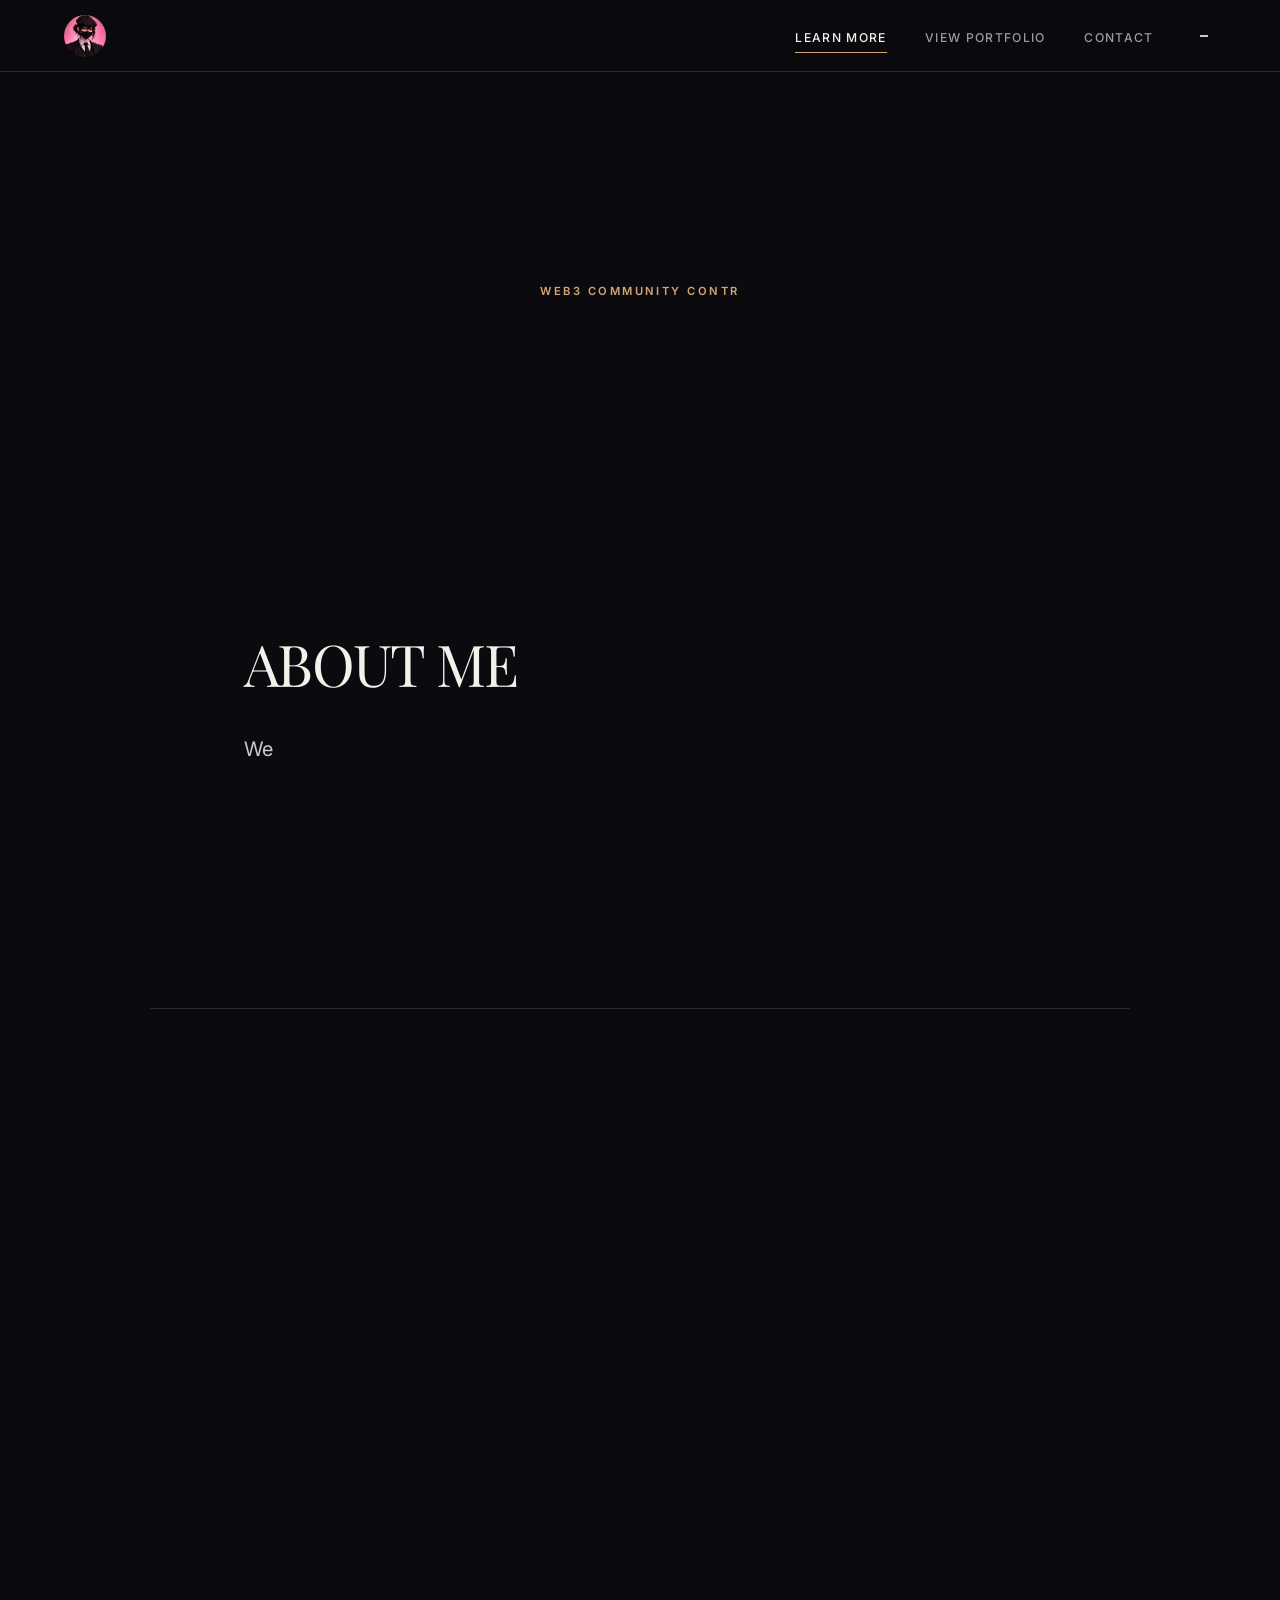
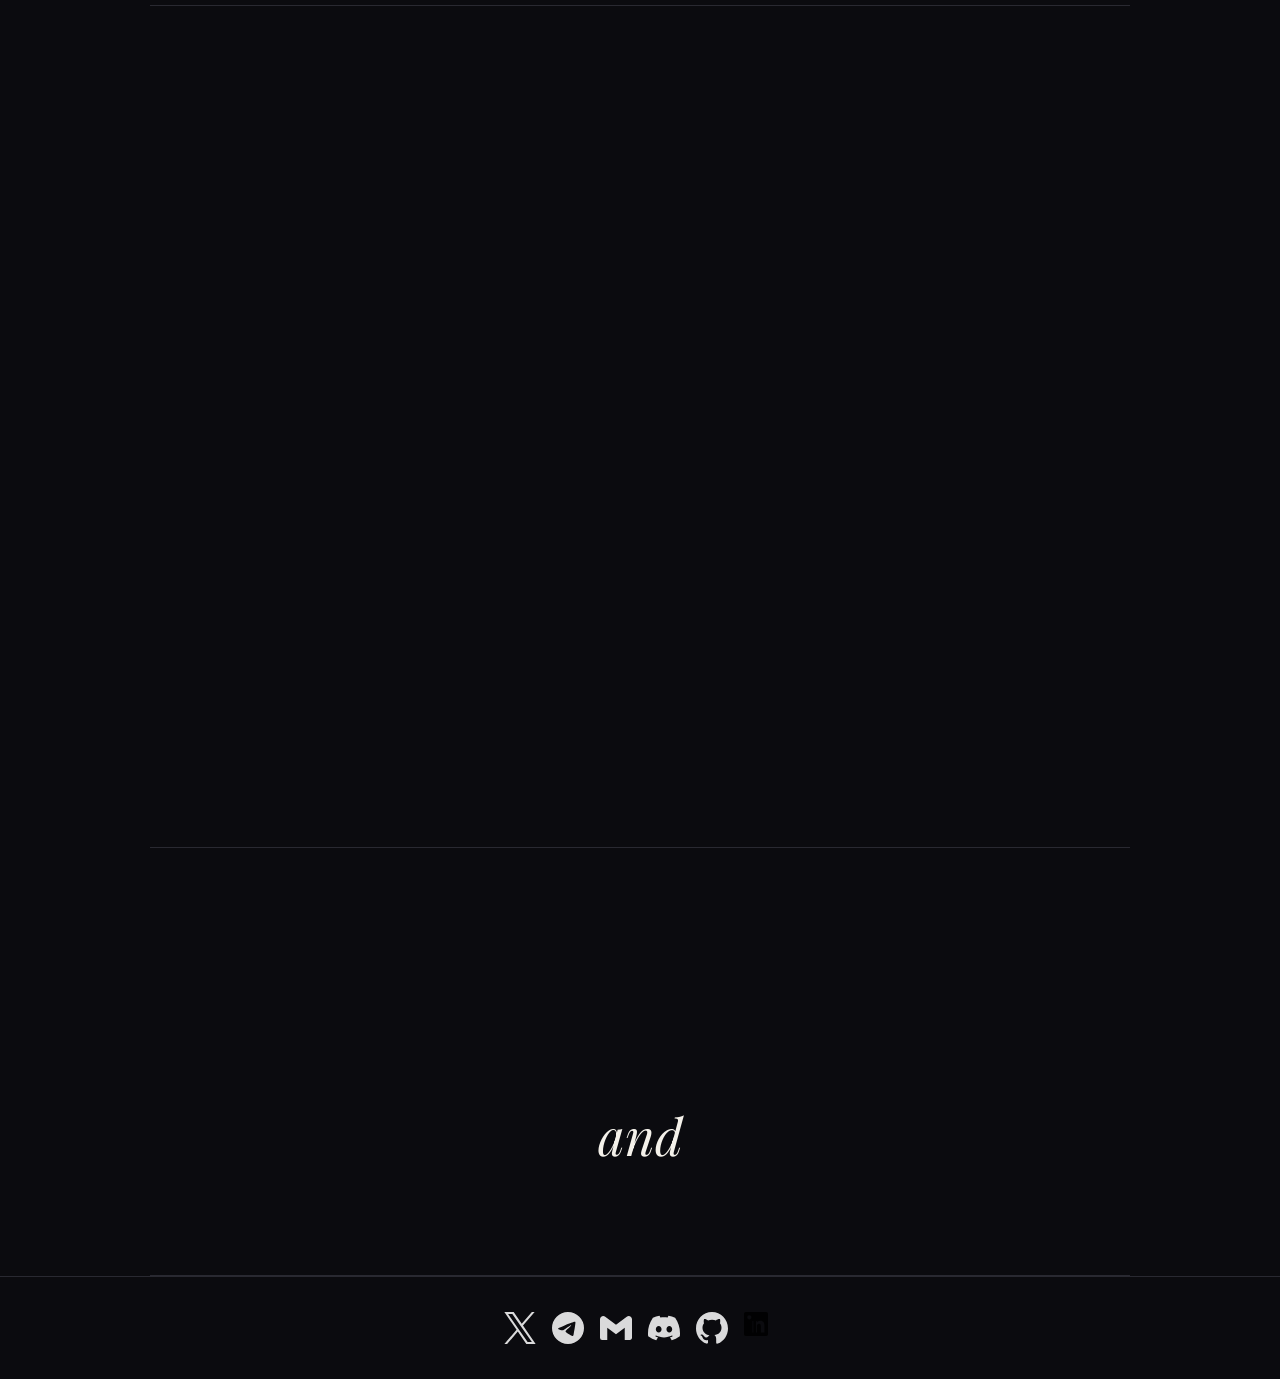
==== commit 0fb71c50: "Fix: 3-line menu button, menu CSS, contact page layout (black & white logos, add LinkedIn, remove Gi" ====
--- a/about.html
+++ b/about.html
@@ -81,19 +81,19 @@
             </div>
         </section>
 
+        <!-- Original ABOUT ME section (profile only, tagline removed from here) -->
         <section class="about-section reveal-block">
             <div class="container">
                 <h2 class="section-title reveal-item typewriter" data-type="ABOUT ME" data-speed="8"></h2>
                 <p class="about-text reveal-item typewriter" data-type="Web3 enthusiast with experience in community hosting, Business Development, user research, and content creation. I've contributed to projects like Ablo, Optimum, and Nirvana, and I'm always looking for opportunities to support communities, engage users, and grow with the ecosystem." data-speed="8"></p>
-                <p class="about-text reveal-item typewriter" data-type="Building communities, creating connections" data-speed="8"></p>
-                <p class="about-text reveal-item typewriter" data-type="and contributing to Web3." data-speed="8"></p>
             </div>
         </section>
 
+        <!-- KEY ACHIEVEMENT -->
         <section class="key-achievements reveal-block">
             <div class="container">
                 <h2 class="section-title reveal-item typewriter" data-type="KEY ACHIEVEMENT" data-speed="8"></h2>
-                <ul class="achievement-list reveal-item" data-type="Key achievements">
+                <ul class="achievement-list reveal-item">
                     <li class="reveal-item">Awardee Solana scholarship mancer support by Superteam Indonesia</li>
                     <li class="reveal-item">Awardee Solana scholarship support by Shefi</li>
                     <li class="reveal-item">Conducted 30+ user interviews for product validation.</li>
@@ -105,27 +105,22 @@
             </div>
         </section>
 
+        <!-- CERTIFICATION -->
         <section class="certifications reveal-block">
             <div class="container">
                 <h2 class="section-title reveal-item typewriter" data-type="CERTIFICATION" data-speed="8"></h2>
                 <div class="cert-item reveal-item">
-                    <h3 class="cert-title" data-type="Solana Scholarship Awardee Mancer × Superteam Indonesia | 2026">Solana Scholarship Awardee Mancer × Superteam Indonesia | 2026</h3>
-                    <p class="cert-desc" data-type="Solana Scholarship Awardee Mancer × Superteam Indonesia | 2026 Successfully completed a 10-week scholarship focused on the Solana ecosystem, startup building, and Web3 product development. Collaborated in a cross-functional team to build Nirvana, a token vesting solution on Solana. Specialized in Business Development, including user research, market validation, product testing, and pilot user acquisition." data-speed="8"></p>
+                    <h3 class="cert-title reveal-item typewriter" data-type="Solana Scholarship Awardee Mancer × Superteam Indonesia | 2026">Solana Scholarship Awardee Mancer × Superteam Indonesia | 2026</h3>
+                    <p class="cert-desc reveal-item typewriter" data-type="Solana Scholarship Awardee Mancer × Superteam Indonesia | 2026 Successfully completed a 10-week scholarship focused on the Solana ecosystem, startup building, and Web3 product development. Collaborated in a cross-functional team to build Nirvana, a token vesting solution on Solana. Specialized in Business Development, including user research, market validation, product testing, and pilot user acquisition." data-speed="8"></p>
                 </div>
                 <div class="cert-item reveal-item">
-                    <h3 class="cert-title" data-type="Solana Scholarship Awardee SheFi | Global | 2026">Solana Scholarship Awardee SheFi | Global | 2026</h3>
-                    <p class="cert-desc" data-type="Solana Scholarship Awardee SheFi | Global | 2026 Selected as a Solana Scholarship Awardee through SheFi, a global Web3 education program. Completed an 8-week program covering Web3 fundamentals, blockchain technology, the Solana ecosystem, DeFi, wallets, and decentralized applications. Engaged with a diverse global community of Web3 learners and builders, developing strong communication, networking, and community engagement skills." data-speed="8"></p>
+                    <h3 class="cert-title reveal-item typewriter" data-type="Solana Scholarship Awardee SheFi | Global | 2026">Solana Scholarship Awardee SheFi | Global | 2026</h3>
+                    <p class="cert-desc reveal-item typewriter" data-type="Solana Scholarship Awardee SheFi | Global | 2026 Selected as a Solana Scholarship Awardee through SheFi, a global Web3 education program. Completed an 8-week program covering Web3 fundamentals, blockchain technology, the Solana ecosystem, DeFi, wallets, and decentralized applications. Engaged with a diverse global community of Web3 learners and builders, developing strong communication, networking, and community engagement skills." data-speed="8"></p>
                 </div>
             </div>
         </section>
 
-        <section class="about-section reveal-block">
-            <div class="container">
-                <p class="about-text reveal-item typewriter" data-type="Building communities, creating connections" data-speed="8"></p>
-                <p class="about-text reveal-item typewriter" data-type="and contributing to Web3." data-speed="8"></p>
-            </div>
-        </section>
-
+        <!-- Closing tagline -->
         <section class="quote-section reveal-block">
             <p class="quote reveal-item typewriter" data-type="Building communities, creating connections" data-speed="8"></p>
             <p class="quote reveal-item typewriter" data-type="and contributing to Web3." data-speed="8"></p>
@@ -148,6 +143,9 @@
                 <a href="https://github.com/mdewi2590-collab" class="footer-icon" target="_blank" rel="noopener" title="GitHub">
                     <img src="assets/logos/github-logo/GitHub Logos/SVG/GitHub_Invertocat_White.svg" alt="GitHub" class="footer-img">
                 </a>
+                <a href="https://www.linkedin.com/in/mega-asmara-dewi-223497419" class="footer-icon" target="_blank" rel="noopener" title="LinkedIn — https://www.linkedin.com/in/mega-asmara-dewi-223497419">
+                    <img src="assets/icons/linkedin.svg" alt="LinkedIn" class="footer-img">
+                </a>
             </div>
         </footer>
     </main>
--- a/css/style.css
+++ b/css/style.css
@@ -318,15 +318,16 @@
 .footer-icon {
     width: 32px;
     height: 32px;
-    filter: invert(1);
-    opacity: 0.8;
-    transition: opacity 0.2s, transform 0.2s;
+    color: var(--text-bright);
+    opacity: 0.85;
+    transition: opacity 0.2s, transform 0.2s, filter 0.2s;
     display: block;
 }
 
 .footer-icon:hover {
     opacity: 1;
-    transform: scale(1.1);
+    transform: scale(1.12);
+    filter: brightness(1.15);
 }
 
 /* Footer text (if any) */
@@ -610,26 +611,40 @@
     margin: 0;
     display: flex;
     flex-direction: column;
-    gap: 1rem;
+    gap: 0.75rem;
 }
 
 .achievement-list li {
-    padding: 1rem 1.25rem;
-    background: var(--surface);
-    border: 1px solid var(--border);
-    border-radius: 8px;
+    padding: 0;
+    background: transparent;
+    border: none;
+    border-radius: 0;
     color: var(--text);
     font-size: clamp(1rem, 1.6vw, 1.15rem);
-    line-height: 1.6;
+    line-height: 1.7;
+    position: relative;
+    padding-left: 1.5rem;
+}
+
+.achievement-list li::before {
+    content: "";
+    position: absolute;
+    left: 0;
+    top: 0.55em;
+    width: 6px;
+    height: 6px;
+    border-radius: 50%;
+    background: var(--accent);
+    opacity: 0.8;
 }
 
 .cert-item,
 .cert-card {
     margin-bottom: 2rem;
     padding: 1.5rem 1.75rem;
-    background: var(--surface);
-    border: 1px solid var(--border);
-    border-radius: 8px;
+    background: transparent;
+    border: none;
+    border-radius: 0;
 }
 
 .cert-item:last-child,
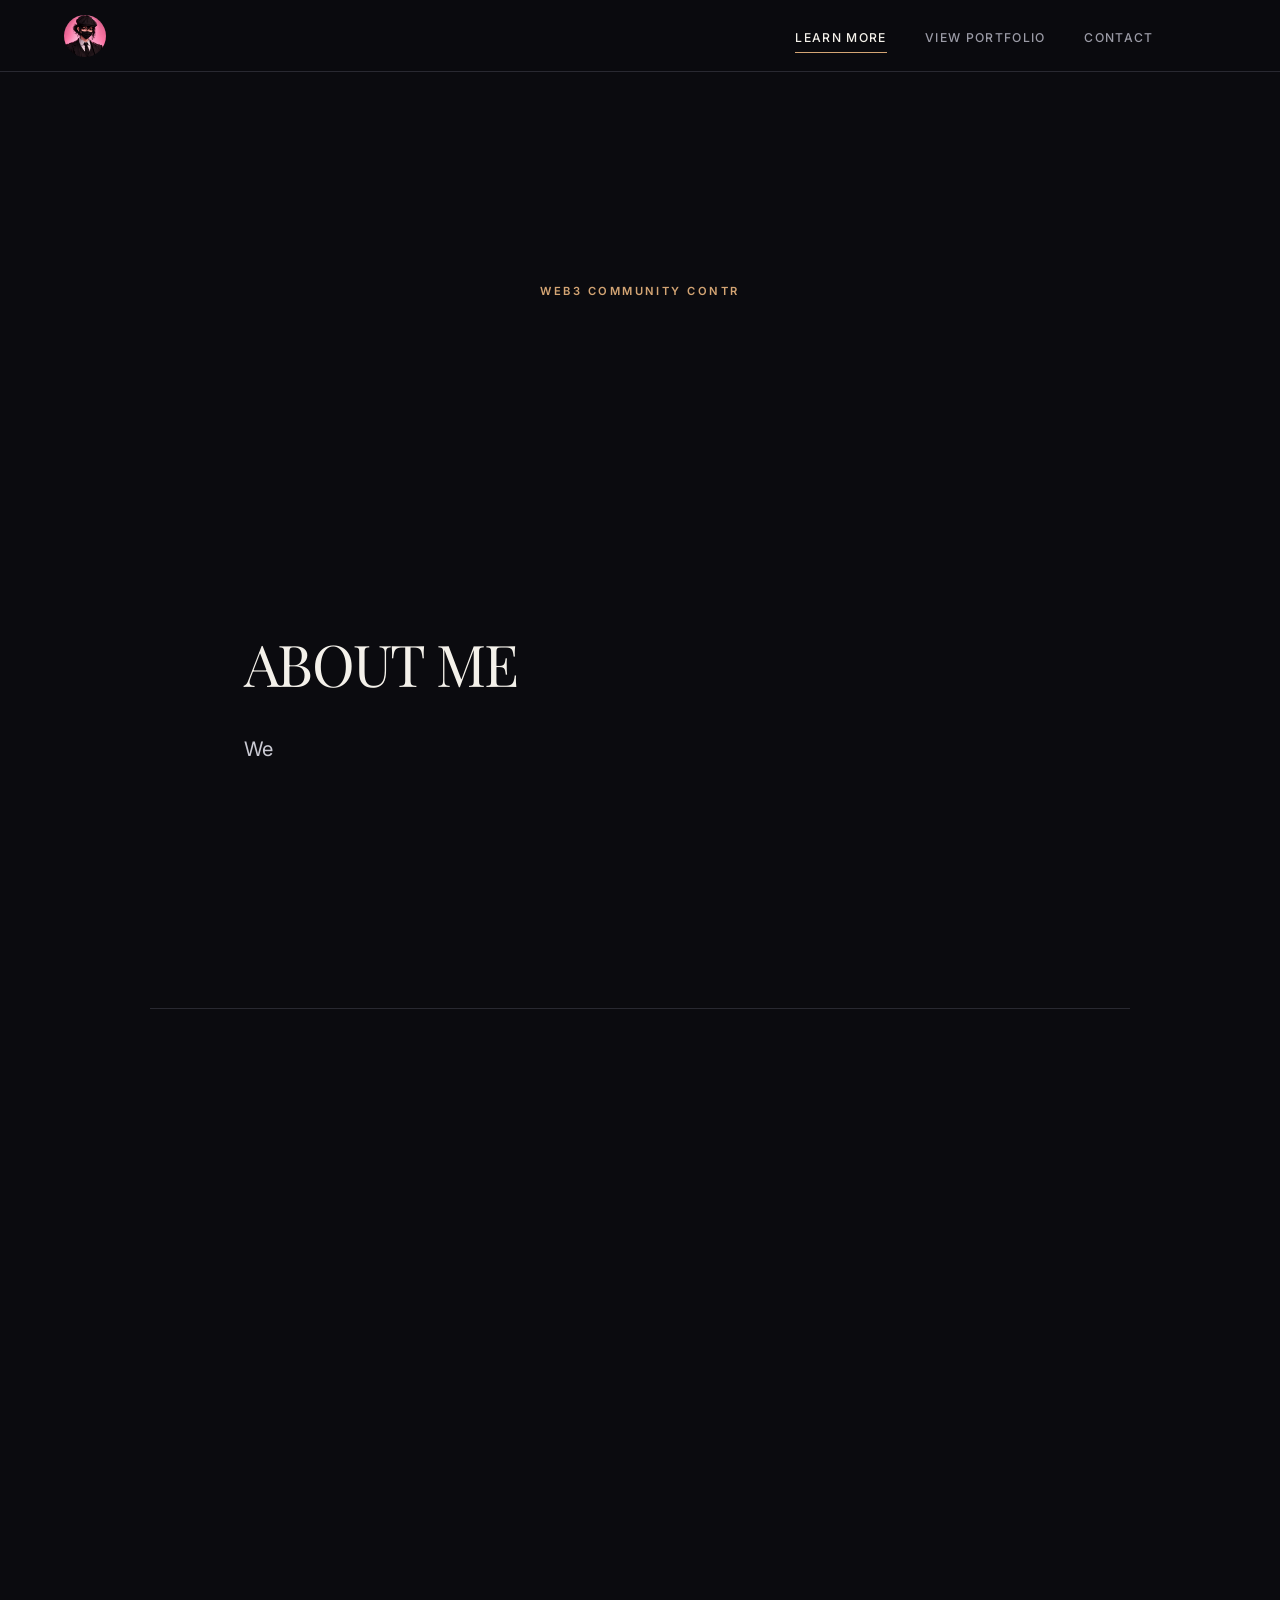
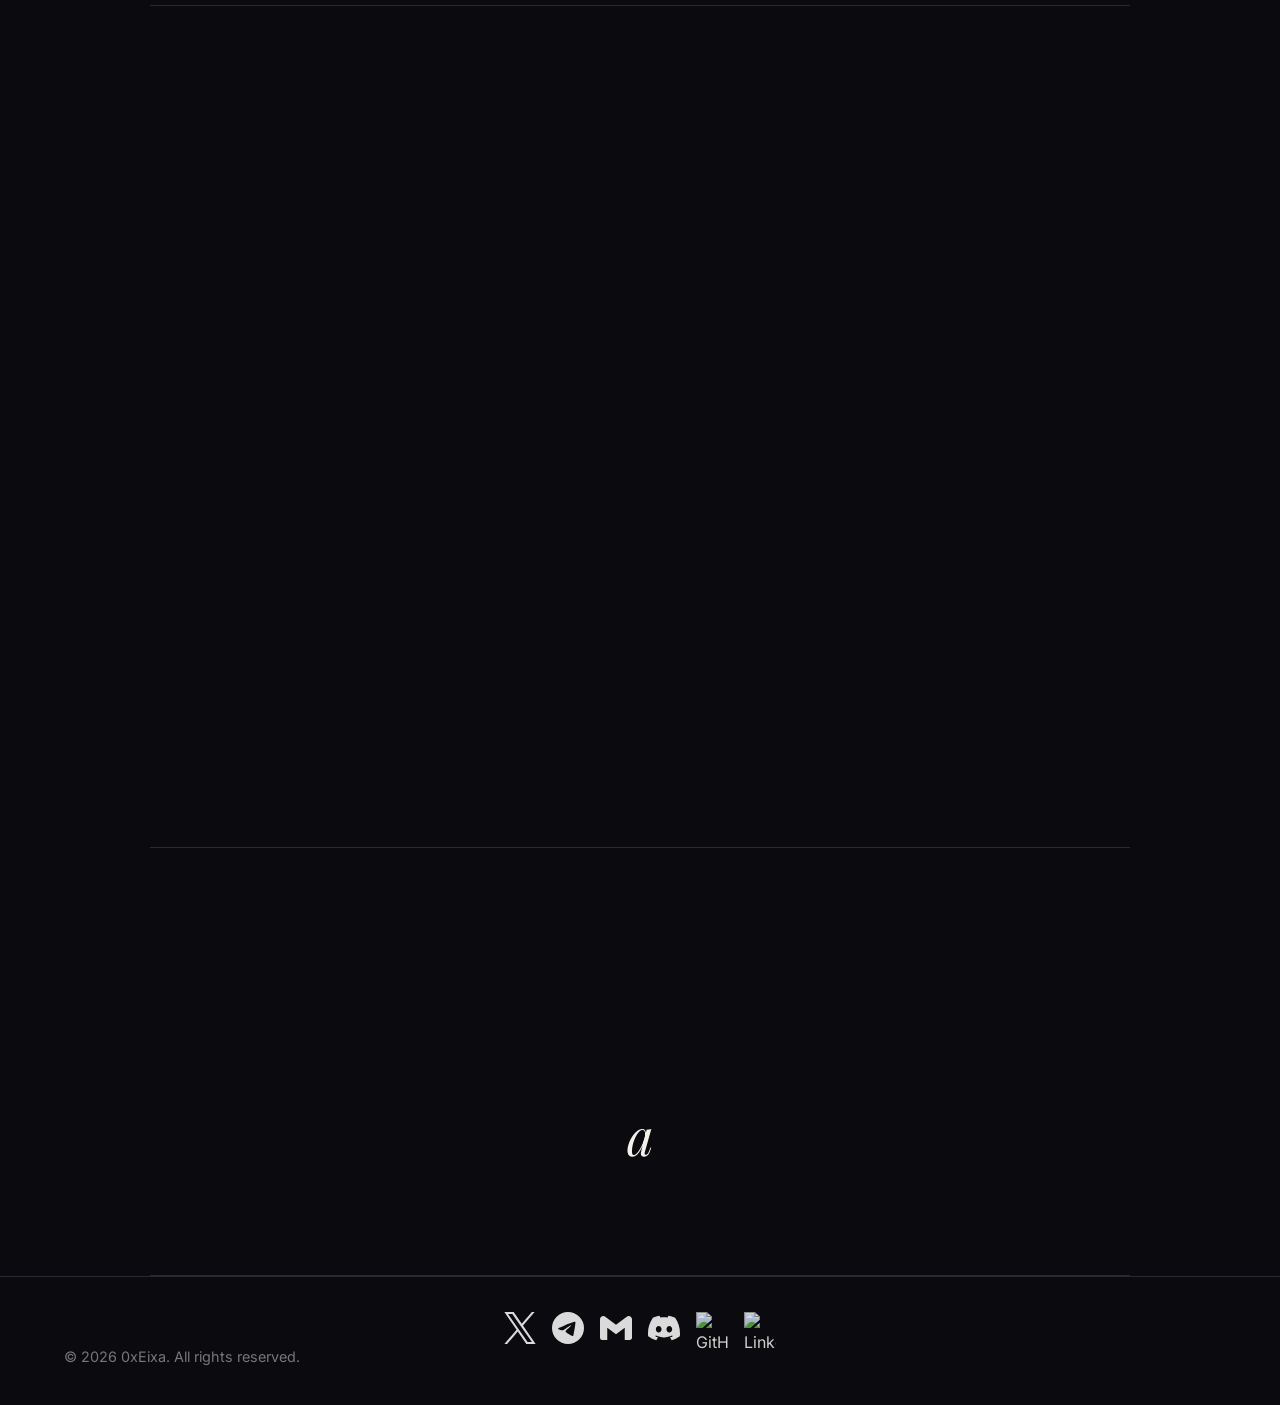
==== commit 6b9e798c: "Fix: 3-stacked-line menu button, menu text hierarchy + typing animation, contact page social format " ====
--- a/about.html
+++ b/about.html
@@ -19,9 +19,9 @@
                 <li><a href="contact.html">Contact</a></li>
             </ul>
             <button class="menu-trigger" id="menuTrigger" aria-label="Open menu">
-                <span class="dot"></span>
-                <span class="dot"></span>
-                <span class="dot"></span>
+                <span class="bar"></span>
+                <span class="bar"></span>
+                <span class="bar"></span>
             </button>
         </div>
     </nav>
@@ -34,36 +34,61 @@
         <ul class="menu-contents">
             <li>
                 <a href="index.html">
-                    <span class="mc-title" data-i18n="menu.home">Home</span>
-                    <span class="mc-desc" data-i18n="menu.home.desc">Landing — banner, tagline & core features.</span>
+                    <span class="mc-title" data-i18n="menu.home" data-menu-text="Home">Home</span>
+                    <span class="mc-desc" data-i18n="menu.home.desc" data-menu-text="Landing — banner, tagline & core features.">Landing — banner, tagline & core features.</span>
                 </a>
             </li>
             <li>
                 <a href="about.html">
-                    <span class="mc-title" data-i18n="menu.about">About</span>
-                    <span class="mc-desc" data-i18n="menu.about.desc">Vision, experience & ecosystem links.</span>
+                    <span class="mc-title" data-i18n="menu.about" data-menu-text="About">About</span>
+                    <span class="mc-desc" data-i18n="menu.about.desc" data-menu-text="Vision, experience & ecosystem links.">Vision, experience & ecosystem links.</span>
                 </a>
             </li>
             <li>
                 <a href="projects.html">
-                    <span class="mc-title" data-i18n="menu.projects">Projects</span>
-                    <span class="mc-desc" data-i18n="menu.projects.desc">Community experience & contributions.</span>
+                    <span class="mc-title" data-i18n="menu.projects" data-menu-text="Projects">Projects</span>
+                    <span class="mc-desc" data-i18n="menu.projects.desc" data-menu-text="Community experience & contributions.">Community experience & contributions.</span>
                 </a>
             </li>
             <li>
                 <a href="contact.html">
-                    <span class="mc-title" data-i18n="menu.contact">Contact</span>
-                    <span class="mc-desc" data-i18n="menu.contact.desc">Get in touch via X, Telegram, Email, Discord.</span>
+                    <span class="mc-title" data-i18n="menu.contact" data-menu-text="Contact">Contact</span>
+                    <span class="mc-desc" data-i18n="menu.contact.desc" data-menu-text="Get in touch via X, Telegram, Email, Discord.">Get in touch via X, Telegram, Email, Discord.</span>
                 </a>
             </li>
         </ul>
         <div class="menu-socials">
             <span class="menu-socials__label">Social media</span>
-            <a href="https://x.com/HanumD3e" target="_blank" rel="noopener">X</a>
-            <a href="https://t.me/HanumRockerD" target="_blank" rel="noopener">Telegram</a>
-            <a href="mailto:mdewi2590@gmail.com">Email</a>
-            <a href="https://discord.com/users/your_discord_id" target="_blank" rel="noopener">Discord</a>
-            <a href="https://github.com/mdewi2590-collab" target="_blank" rel="noopener">GitHub</a>
+            <a href="https://x.com/HanumD3e" target="_blank" rel="noopener">
+                <img src="assets/icons/x.svg" alt="X" class="menu-social-icon">
+                <span class="menu-social-title" data-menu-text="X">X</span>
+                <span class="menu-social-desc" data-menu-text="Follow @HanumD3e">Follow @HanumD3e</span>
+            </a>
+            <a href="https://t.me/HanumRockerD" target="_blank" rel="noopener">
+                <img src="assets/icons/telegram.svg" alt="Telegram" class="menu-social-icon">
+                <span class="menu-social-title" data-menu-text="Telegram">Telegram</span>
+                <span class="menu-social-desc" data-menu-text="Join @HanumRockerD">Join @HanumRockerD</span>
+            </a>
+            <a href="mailto:mdewi2590@gmail.com">
+                <img src="assets/icons/gmail.svg" alt="Email" class="menu-social-icon">
+                <span class="menu-social-title" data-menu-text="Email">Email</span>
+                <span class="menu-social-desc" data-menu-text="mdewi2590@gmail.com">mdewi2590@gmail.com</span>
+            </a>
+            <a href="https://discord.com/users/your_discord_id" target="_blank" rel="noopener">
+                <img src="assets/icons/discord.svg" alt="Discord" class="menu-social-icon">
+                <span class="menu-social-title" data-menu-text="Discord">Discord</span>
+                <span class="menu-social-desc" data-menu-text="Join the community">Join the community</span>
+            </a>
+            <a href="https://github.com/mdewi2590-collab" target="_blank" rel="noopener">
+                <img src="assets/icons/github.svg" alt="GitHub" class="menu-social-icon">
+                <span class="menu-social-title" data-menu-text="GitHub">GitHub</span>
+                <span class="menu-social-desc" data-menu-text="View the portfolio source">View the portfolio source</span>
+            </a>
+            <a href="https://www.linkedin.com/in/mega-asmara-dewi-223497419" target="_blank" rel="noopener">
+                <img src="assets/icons/linkedin.svg" alt="LinkedIn" class="menu-social-icon">
+                <span class="menu-social-title" data-menu-text="LinkedIn">LinkedIn</span>
+                <span class="menu-social-desc" data-menu-text="Mega Asmara Dewi">Mega Asmara Dewi</span>
+            </a>
         </div>
         <div class="menu-lang-switch">
             <select id="langSelect" aria-label="Language">
@@ -141,12 +166,13 @@
                     <img src="assets/icons/discord.svg" alt="Discord" class="footer-img">
                 </a>
                 <a href="https://github.com/mdewi2590-collab" class="footer-icon" target="_blank" rel="noopener" title="GitHub">
-                    <img src="assets/logos/github-logo/GitHub Logos/SVG/GitHub_Invertocat_White.svg" alt="GitHub" class="footer-img">
+                    <img src="assets/icons/github.svg" alt="GitHub" class="footer-img">
                 </a>
-                <a href="https://www.linkedin.com/in/mega-asmara-dewi-223497419" class="footer-icon" target="_blank" rel="noopener" title="LinkedIn — https://www.linkedin.com/in/mega-asmara-dewi-223497419">
+                <a href="https://www.linkedin.com/in/mega-asmara-dewi-223497419" class="footer-icon" target="_blank" rel="noopener" title="LinkedIn">
                     <img src="assets/icons/linkedin.svg" alt="LinkedIn" class="footer-img">
                 </a>
             </div>
+            <p class="copyright">© 2026 <a href="https://x.com/eixaid" target="_blank" rel="noopener noreferrer">0xEixa</a>. All rights reserved.</p>
         </footer>
     </main>
 
--- a/css/style.css
+++ b/css/style.css
@@ -158,11 +158,25 @@
     height: 18px;
 }
 
-.menu-trigger .dot {
-    width: 100%;
+.menu-trigger .bar {
+    display: block;
+    width: 24px;
     height: 2px;
-    background: var(--text);
-    transition: background 0.3s;
+    background: var(--text-bright);
+    margin: 4px 0;
+    transition: background 0.3s, transform 0.3s, opacity 0.3s;
+}
+
+.menu-trigger.open .bar:first-child {
+    transform: translateY(6px) rotate(45deg);
+}
+
+.menu-trigger.open .bar:nth-child(2) {
+    opacity: 0;
+}
+
+.menu-trigger.open .bar:last-child {
+    transform: translateY(-6px) rotate(-45deg);
 }
 
 /* Menu Backdrop */
@@ -252,26 +266,32 @@
     color: var(--accent);
 }
 
-.menu-socials {
-    margin-top: 1.5rem;
-    padding-top: 1.25rem;
-    border-top: 1px solid var(--border);
-}
-
-.menu-socials__label {
+/* Menu content text hierarchy */
+.mc-title {
     display: block;
-    margin-bottom: 0.75rem;
-    color: var(--accent);
-    font-size: 0.7rem;
+    font-size: 1rem;
     font-weight: 600;
-    letter-spacing: 0.14em;
-    text-transform: uppercase;
+    color: var(--text-bright);
+    margin-bottom: 0.25rem;
+}
+
+.mc-desc {
+    display: block;
+    font-size: 0.8125rem;
+    color: rgba(255, 255, 255, 0.6);
+}
+
+/* Menu socials */
+.menu-social-icon {
+    width: 22px;
+    height: 22px;
+    flex-shrink: 0;
 }
 
 .menu-socials a {
     display: flex;
     align-items: center;
-    gap: 0.5rem;
+    gap: 0.75rem;
     margin-bottom: 0.55rem;
     color: var(--text);
     font-size: 0.92rem;
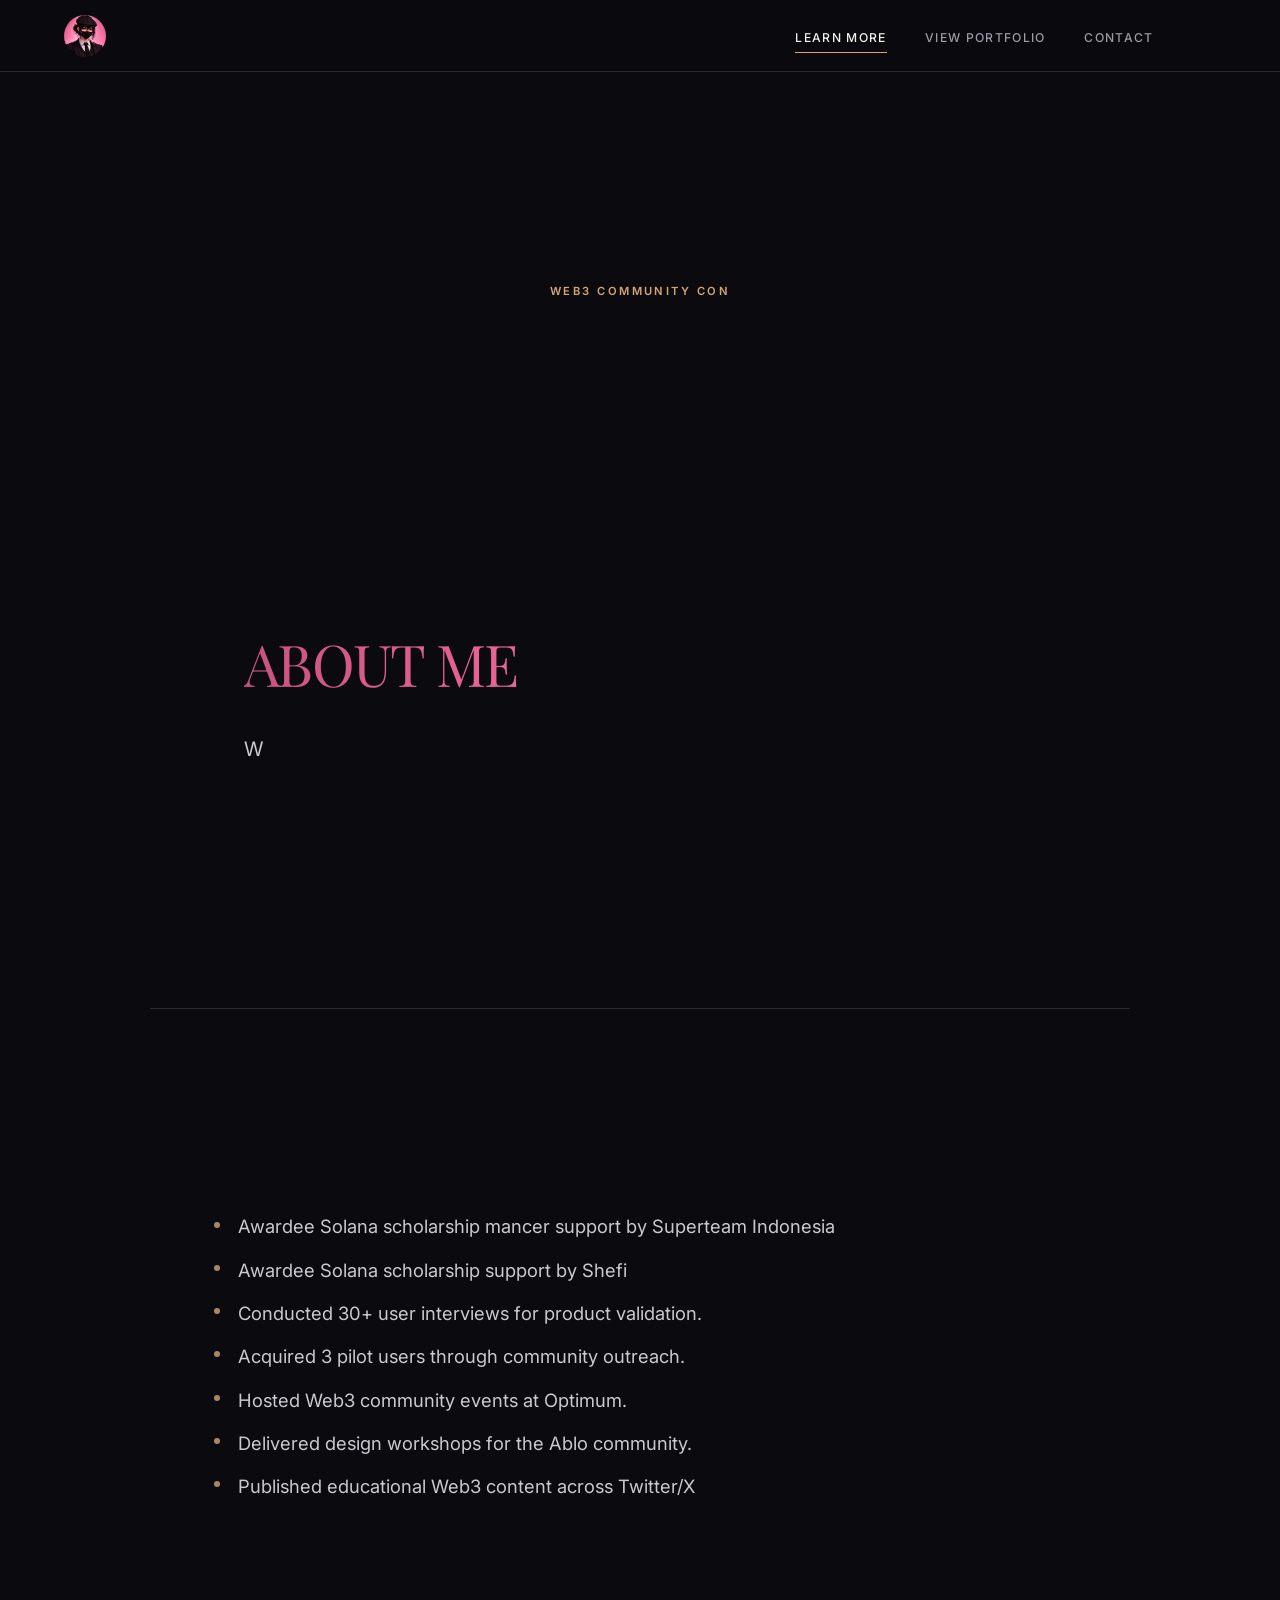
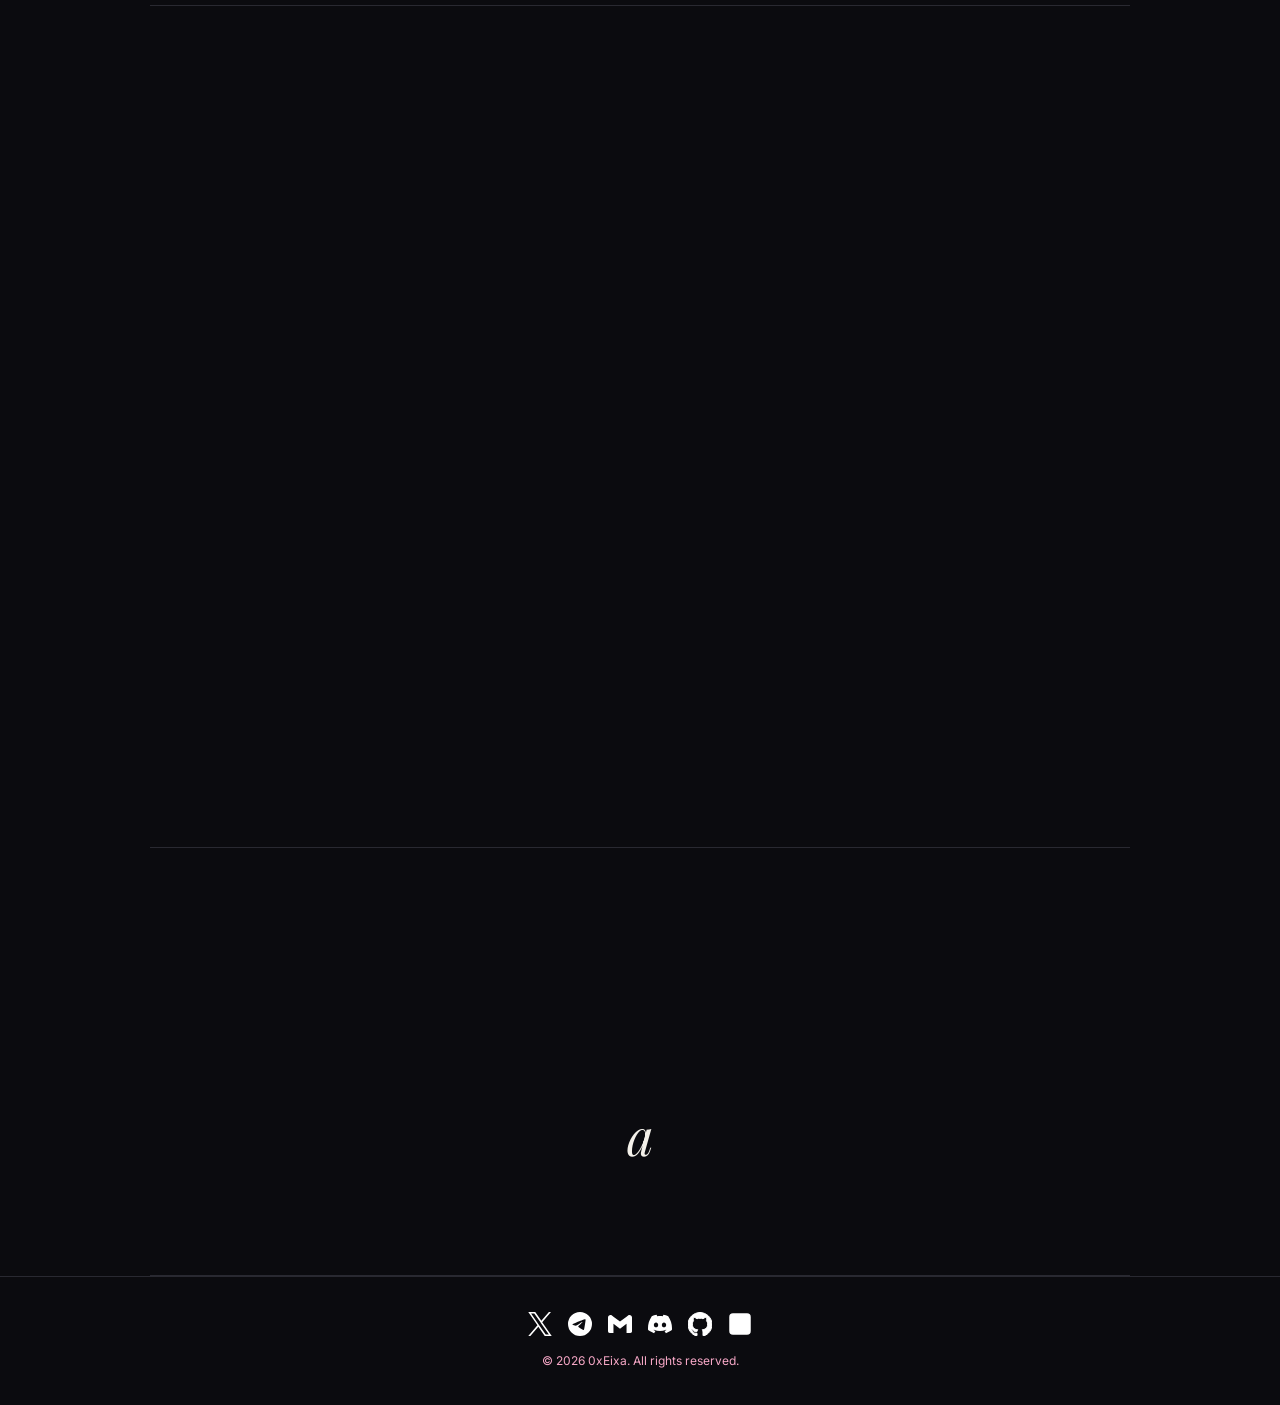
==== commit cadfc73f: "fix menu button and portfolio styling" ====
--- a/about.html
+++ b/about.html
@@ -32,64 +32,96 @@
             <button class="menu-close" id="menuClose" aria-label="Close menu">&times;</button>
         </div>
         <ul class="menu-contents">
-            <li>
-                <a href="index.html">
-                    <span class="mc-title" data-i18n="menu.home" data-menu-text="Home">Home</span>
-                    <span class="mc-desc" data-i18n="menu.home.desc" data-menu-text="Landing — banner, tagline & core features.">Landing — banner, tagline & core features.</span>
-                </a>
-            </li>
-            <li>
-                <a href="about.html">
-                    <span class="mc-title" data-i18n="menu.about" data-menu-text="About">About</span>
-                    <span class="mc-desc" data-i18n="menu.about.desc" data-menu-text="Vision, experience & ecosystem links.">Vision, experience & ecosystem links.</span>
-                </a>
-            </li>
-            <li>
-                <a href="projects.html">
-                    <span class="mc-title" data-i18n="menu.projects" data-menu-text="Projects">Projects</span>
-                    <span class="mc-desc" data-i18n="menu.projects.desc" data-menu-text="Community experience & contributions.">Community experience & contributions.</span>
-                </a>
-            </li>
-            <li>
-                <a href="contact.html">
-                    <span class="mc-title" data-i18n="menu.contact" data-menu-text="Contact">Contact</span>
-                    <span class="mc-desc" data-i18n="menu.contact.desc" data-menu-text="Get in touch via X, Telegram, Email, Discord.">Get in touch via X, Telegram, Email, Discord.</span>
+                    <li class="menu-item">
+                        <a href="index.html" class="menu-item-link">
+                            <span class="menu-item-copy">
+                                <span class="menu-item-title" data-text="Home">Home</span>
+                                <span class="menu-item-preview" data-text="Landing — banner, tagline &amp; core features.">Landing — banner, tagline &amp; core features.</span>
+                            </span>
+                        </a>
+                    </li>
+                    <li class="menu-item">
+                        <a href="about.html" class="menu-item-link">
+                            <span class="menu-item-copy">
+                                <span class="menu-item-title" data-text="About">About</span>
+                                <span class="menu-item-preview" data-text="Vision, experience &amp; ecosystem links.">Vision, experience &amp; ecosystem links.</span>
+                            </span>
+                        </a>
+                    </li>
+                    <li class="menu-item">
+                        <a href="projects.html" class="menu-item-link">
+                            <span class="menu-item-copy">
+                                <span class="menu-item-title" data-text="Projects">Projects</span>
+                                <span class="menu-item-preview" data-text="Community experience &amp; contributions.">Community experience &amp; contributions.</span>
+                            </span>
+                        </a>
+                    </li>
+                    <li class="menu-item">
+                        <a href="contact.html" class="menu-item-link">
+                            <span class="menu-item-copy">
+                                <span class="menu-item-title" data-text="Contact">Contact</span>
+                                <span class="menu-item-preview" data-text="Get in touch via X, Telegram, Email, Discord.">Get in touch via X, Telegram, Email, Discord.</span>
+                            </span>
+                        </a>
+                    </li>
+                </ul>
+        <ul class="menu menu-socials" aria-label="Social media">
+            <li class="menu-label">Social media</li>
+            <li class="menu-item">
+                <a class="menu-item-link" href="https://x.com/HanumD3e" target="_blank" rel="noopener">
+                    <img src="assets/icons/x.svg" alt="X" class="menu-item-icon">
+                    <span class="menu-item-copy">
+                        <span class="menu-item-title" data-text="X">X</span>
+                        <span class="menu-item-preview" data-text="HanumD3e">HanumD3e</span>
+                    </span>
+                </a>
+            </li>
+            <li class="menu-item">
+                <a class="menu-item-link" href="https://t.me/HanumRockerD" target="_blank" rel="noopener">
+                    <img src="assets/icons/telegram.svg" alt="Telegram" class="menu-item-icon">
+                    <span class="menu-item-copy">
+                        <span class="menu-item-title" data-text="Telegram">Telegram</span>
+                        <span class="menu-item-preview" data-text="HanumRockerD">HanumRockerD</span>
+                    </span>
+                </a>
+            </li>
+            <li class="menu-item">
+                <a class="menu-item-link" href="mailto:mdewi2590@gmail.com">
+                    <img src="assets/icons/gmail.svg" alt="Email" class="menu-item-icon">
+                    <span class="menu-item-copy">
+                        <span class="menu-item-title" data-text="Email">Email</span>
+                        <span class="menu-item-preview" data-text="mdewi2590@gmail.com">mdewi2590@gmail.com</span>
+                    </span>
+                </a>
+            </li>
+            <li class="menu-item">
+                <a class="menu-item-link" href="https://discordapp.com/users/1400809156725964801" target="_blank" rel="noopener">
+                    <img src="assets/icons/discord.svg" alt="Discord" class="menu-item-icon">
+                    <span class="menu-item-copy">
+                        <span class="menu-item-title" data-text="Discord">Discord</span>
+                        <span class="menu-item-preview" data-text="Send message">Send message</span>
+                    </span>
+                </a>
+            </li>
+            <li class="menu-item">
+                <a class="menu-item-link" href="https://github.com/mdewi2590-collab" target="_blank" rel="noopener">
+                    <img src="assets/icons/github.svg" alt="GitHub" class="menu-item-icon">
+                    <span class="menu-item-copy">
+                        <span class="menu-item-title" data-text="GitHub">GitHub</span>
+                        <span class="menu-item-preview" data-text="Portfolio source">Portfolio source</span>
+                    </span>
+                </a>
+            </li>
+            <li class="menu-item">
+                <a class="menu-item-link" href="https://www.linkedin.com/in/mega-asmara-dewi-223497419" target="_blank" rel="noopener">
+                    <img src="assets/icons/linkedin.svg" alt="LinkedIn" class="menu-item-icon">
+                    <span class="menu-item-copy">
+                        <span class="menu-item-title" data-text="LinkedIn">LinkedIn</span>
+                        <span class="menu-item-preview" data-text="Mega Asmara Dewi">Mega Asmara Dewi</span>
+                    </span>
                 </a>
             </li>
         </ul>
-        <div class="menu-socials">
-            <span class="menu-socials__label">Social media</span>
-            <a href="https://x.com/HanumD3e" target="_blank" rel="noopener">
-                <img src="assets/icons/x.svg" alt="X" class="menu-social-icon">
-                <span class="menu-social-title" data-menu-text="X">X</span>
-                <span class="menu-social-desc" data-menu-text="Follow @HanumD3e">Follow @HanumD3e</span>
-            </a>
-            <a href="https://t.me/HanumRockerD" target="_blank" rel="noopener">
-                <img src="assets/icons/telegram.svg" alt="Telegram" class="menu-social-icon">
-                <span class="menu-social-title" data-menu-text="Telegram">Telegram</span>
-                <span class="menu-social-desc" data-menu-text="Join @HanumRockerD">Join @HanumRockerD</span>
-            </a>
-            <a href="mailto:mdewi2590@gmail.com">
-                <img src="assets/icons/gmail.svg" alt="Email" class="menu-social-icon">
-                <span class="menu-social-title" data-menu-text="Email">Email</span>
-                <span class="menu-social-desc" data-menu-text="mdewi2590@gmail.com">mdewi2590@gmail.com</span>
-            </a>
-            <a href="https://discord.com/users/your_discord_id" target="_blank" rel="noopener">
-                <img src="assets/icons/discord.svg" alt="Discord" class="menu-social-icon">
-                <span class="menu-social-title" data-menu-text="Discord">Discord</span>
-                <span class="menu-social-desc" data-menu-text="Join the community">Join the community</span>
-            </a>
-            <a href="https://github.com/mdewi2590-collab" target="_blank" rel="noopener">
-                <img src="assets/icons/github.svg" alt="GitHub" class="menu-social-icon">
-                <span class="menu-social-title" data-menu-text="GitHub">GitHub</span>
-                <span class="menu-social-desc" data-menu-text="View the portfolio source">View the portfolio source</span>
-            </a>
-            <a href="https://www.linkedin.com/in/mega-asmara-dewi-223497419" target="_blank" rel="noopener">
-                <img src="assets/icons/linkedin.svg" alt="LinkedIn" class="menu-social-icon">
-                <span class="menu-social-title" data-menu-text="LinkedIn">LinkedIn</span>
-                <span class="menu-social-desc" data-menu-text="Mega Asmara Dewi">Mega Asmara Dewi</span>
-            </a>
-        </div>
         <div class="menu-lang-switch">
             <select id="langSelect" aria-label="Language">
                 <option value="en">English</option>
@@ -162,7 +194,7 @@
                 <a href="mailto:mdewi2590@gmail.com" class="footer-icon" title="Email">
                     <img src="assets/icons/gmail.svg" alt="Email" class="footer-img">
                 </a>
-                <a href="https://discord.com/users/your_discord_id" class="footer-icon" target="_blank" rel="noopener" title="Discord">
+                <a href="https://discordapp.com/users/1400809156725964801" class="footer-icon" target="_blank" rel="noopener" title="Discord">
                     <img src="assets/icons/discord.svg" alt="Discord" class="footer-img">
                 </a>
                 <a href="https://github.com/mdewi2590-collab" class="footer-icon" target="_blank" rel="noopener" title="GitHub">
--- a/css/style.css
+++ b/css/style.css
@@ -144,16 +144,17 @@
     padding-top: var(--nav-height);
 }
 
-/* Menu Trigger (Hamburger) */
+/* Menu Trigger (Hamburger) — 3 white stacked lines, visible on black navbar */
 .menu-trigger {
     flex: 0 0 auto;
-    background: none;
+    background: transparent !important;
     border: none;
     cursor: pointer;
     padding: 0.5rem;
-    display: flex;
+    display: flex !important;
     flex-direction: column;
-    justify-content: space-between;
+    justify-content: center;
+    gap: 4px;
     width: 24px;
     height: 18px;
 }
@@ -162,9 +163,20 @@
     display: block;
     width: 24px;
     height: 2px;
-    background: var(--text-bright);
-    margin: 4px 0;
-    transition: background 0.3s, transform 0.3s, opacity 0.3s;
+    background: linear-gradient(
+      90deg,
+      #C8537F 0%,
+      #EB6597 35%,
+      #F16C9B 60%,
+      #FE99C1 100%
+    );
+    margin: 0;
+    transition: transform 0.3s, opacity 0.3s;
+    border-radius: 2px;
+}
+
+.menu-trigger:hover .bar {
+    opacity: 0.75;
 }
 
 .menu-trigger.open .bar:first-child {
@@ -266,41 +278,72 @@
     color: var(--accent);
 }
 
-/* Menu content text hierarchy */
-.mc-title {
-    display: block;
+/* Menu */
+.menu {
+    display: none;
+    flex-direction: column;
+    gap: 1.25rem;
+    padding: 1.5rem 0 0;
+    margin: 0;
+    list-style: none;
+}
+
+.menu-panel.open .menu {
+    display: flex;
+}
+
+.menu-label {
+    margin: 0 0 -0.75rem;
+    color: var(--accent);
+    font-size: 0.7rem;
+    font-weight: 600;
+    letter-spacing: 0.14em;
+    text-transform: uppercase;
+}
+
+.menu-item {
+    display: flex;
+    flex-direction: column;
+    gap: 0.25rem;
+}
+
+.menu-item-link {
+    display: flex;
+    align-items: flex-start;
+    gap: 0.75rem;
+    color: var(--text);
+    transition: color var(--transition), transform var(--transition);
+}
+
+.menu-item-link:hover {
+    color: var(--accent);
+    transform: translateX(3px);
+}
+
+.menu-item-icon {
+    width: 22px;
+    height: 22px;
+    margin-top: 0.1rem;
+    flex-shrink: 0;
+}
+
+.menu-item-copy {
+    display: flex;
+    flex-direction: column;
+    gap: 0.25rem;
+}
+
+.menu-item-title {
     font-size: 1rem;
     font-weight: 600;
     color: var(--text-bright);
-    margin-bottom: 0.25rem;
-}
-
-.mc-desc {
-    display: block;
+    line-height: 1.2;
+}
+
+.menu-item-preview {
     font-size: 0.8125rem;
-    color: rgba(255, 255, 255, 0.6);
-}
-
-/* Menu socials */
-.menu-social-icon {
-    width: 22px;
-    height: 22px;
-    flex-shrink: 0;
-}
-
-.menu-socials a {
-    display: flex;
-    align-items: center;
-    gap: 0.75rem;
-    margin-bottom: 0.55rem;
-    color: var(--text);
-    font-size: 0.92rem;
-    transition: color var(--transition), transform var(--transition);
-}
-
-.menu-socials a:hover {
-    color: var(--accent);
-    transform: translateX(4px);
+    color: #F7A8C7;
+    line-height: 1.3;
 }
 
 .menu-lang-switch {
@@ -335,26 +378,61 @@
     flex-wrap: wrap;
 }
 
-.footer-icon {
-    width: 32px;
-    height: 32px;
-    color: var(--text-bright);
-    opacity: 0.85;
-    transition: opacity 0.2s, transform 0.2s, filter 0.2s;
-    display: block;
-}
-
-.footer-icon:hover {
-    opacity: 1;
-    transform: scale(1.12);
-    filter: brightness(1.15);
-}
-
-/* Footer text (if any) */
-.footer p {
-    margin: 0;
-    color: #777;
-    font-size: 0.9rem;
+/* Footer icon size — small on mobile, larger on desktop */
+.footer-content img,
+.footer-content svg {
+    width: 20px;
+    height: 20px;
+}
+
+@media (min-width: 768px) {
+    .footer-content img,
+    .footer-content svg {
+        width: 24px;
+        height: 24px;
+    }
+}
+
+/* Copyright */
+.copyright {
+    margin: 1rem 0 0;
+    text-align: center;
+    font-size: 0.75rem;
+    color: #F7A8C7;
+    line-height: 1.5;
+}
+.copyright a {
+    color: inherit;
+    text-decoration: none;
+}
+.copyright a:hover {
+    color: #F7A8C7;
+    text-decoration: underline;
+}
+
+/* Global icon color fix — ensure all icons are white on dark backgrounds */
+.contact-icon,
+.social-icons img,
+.social-icons svg,
+.menu-item-icon,
+.social-icon,
+.footer-img,
+.menu-social-icon {
+    filter: brightness(0) invert(1);
+}
+
+/* Contact page icon size */
+.contact-list img,
+.contact-list svg {
+    width: 20px;
+    height: 20px;
+}
+@media (min-width: 768px) {
+    .contact-list img,
+    .contact-list svg {
+        width: 24px;
+        height: 24px;
+    }
 }
 
 /* Pante-style scroll reveal */
@@ -576,6 +654,45 @@
     text-align: center;
 }
 
+h1,
+.hero-title,
+.page-title,
+.section-title,
+.contact-title,
+.cert-title,
+.split-title,
+.project-info h2 {
+  background: linear-gradient(
+    90deg,
+    #C8537F 0%,
+    #EB6597 35%,
+    #F16C9B 60%,
+    #FE99C1 100%
+  );
+  -webkit-background-clip: text;
+  background-clip: text;
+  -webkit-text-fill-color: transparent;
+  color: transparent;
+}
+/* Subtitle gradient — short span, same palette as titles */
+.subtitle,
+.section-subtitle,
+.contact-subtitle,
+h2.subtitle {
+  background: linear-gradient(
+    90deg,
+    #C8537F 0%,
+    #EB6597 40%,
+    #F16C9B 70%,
+    #FE99C1 100%
+  );
+  -webkit-background-clip: text;
+  background-clip: text;
+  -webkit-text-fill-color: transparent;
+  color: transparent;
+}
+
+
 .page-title {
     max-width: 900px;
     margin: 0;
@@ -706,7 +823,7 @@
     line-height: 1.45;
 }
 
-/* Contact */
+/* Contact page */
 .contact-page {
     min-height: calc(100vh - var(--nav-height));
     width: min(100%, var(--content));
@@ -730,35 +847,70 @@
     letter-spacing: -0.04em;
 }
 
+
+/* Detail text — pink leaning white */
+.contact-value,
+.menu-item-preview,
+.copyright {
+  color: #F7A8C7;
+}
+
+/* Contact list — Icon + Title + Value layout */
 .contact-list {
+    list-style: none;
+    padding: 0;
+    margin: 0;
     display: flex;
     flex-direction: column;
-    gap: 1rem;
-    align-items: flex-start;
-}
-
-.social-link {
-    width: 54px;
-    height: 54px;
-    display: inline-grid;
-    place-items: center;
-    color: var(--muted);
-    border: 1px solid var(--border);
-    background: var(--surface);
-    transition: color var(--transition), border-color var(--transition), background var(--transition), transform var(--transition);
-}
-
-.social-link svg {
-    width: 22px;
-    height: 22px;
-    fill: currentColor;
-}
-
-.social-link:hover {
-    color: var(--accent);
-    border-color: var(--accent);
-    background: var(--accent-soft);
-    transform: translateY(-3px);
+    gap: 1.5rem;
+}
+
+.contact-item {
+    display: flex;
+    flex-direction: column;
+    gap: 0.35rem;
+}
+
+.contact-header {
+    display: flex;
+    align-items: center;
+    gap: 0.6rem;
+}
+
+.contact-icon {
+    width: 20px;
+    height: 20px;
+    flex-shrink: 0;
+    filter: brightness(0) invert(1);
+}
+
+.contact-label {
+    font-size: 0.95rem;
+    font-weight: 600;
+    color: var(--text-bright);
+    line-height: 1;
+}
+
+.contact-value {
+    font-size: 0.85rem;
+    color: #F7A8C7;
+    margin: 0;
+    padding-left: calc(20px + 0.6rem);
+    word-break: break-word;
+}
+
+@media (min-width: 768px) {
+    .contact-icon {
+        width: 24px;
+        height: 24px;
+    }
+    .contact-label {
+        font-size: 1rem;
+    }
+    .contact-value {
+        font-size: 0.9rem;
+        padding-left: calc(24px + 0.6rem);
+    }
 }
 
 /* Responsive rules */
